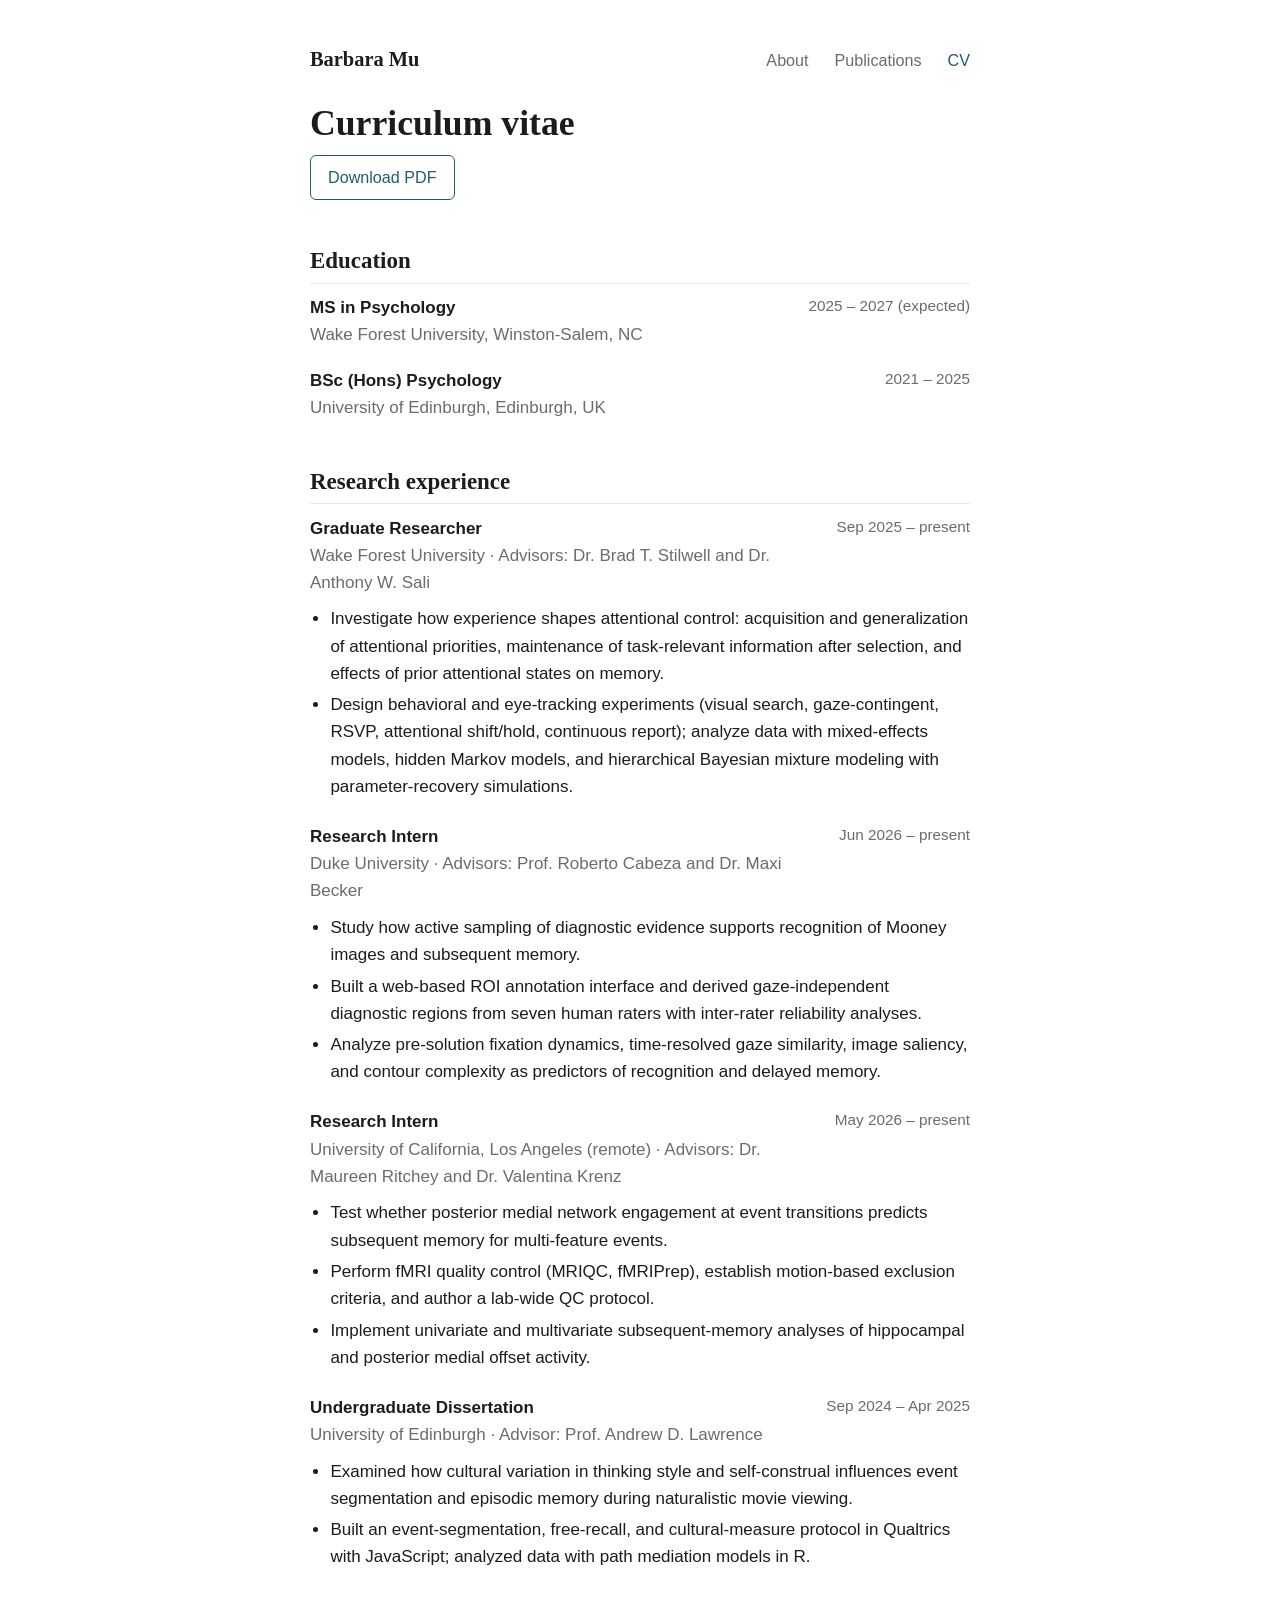
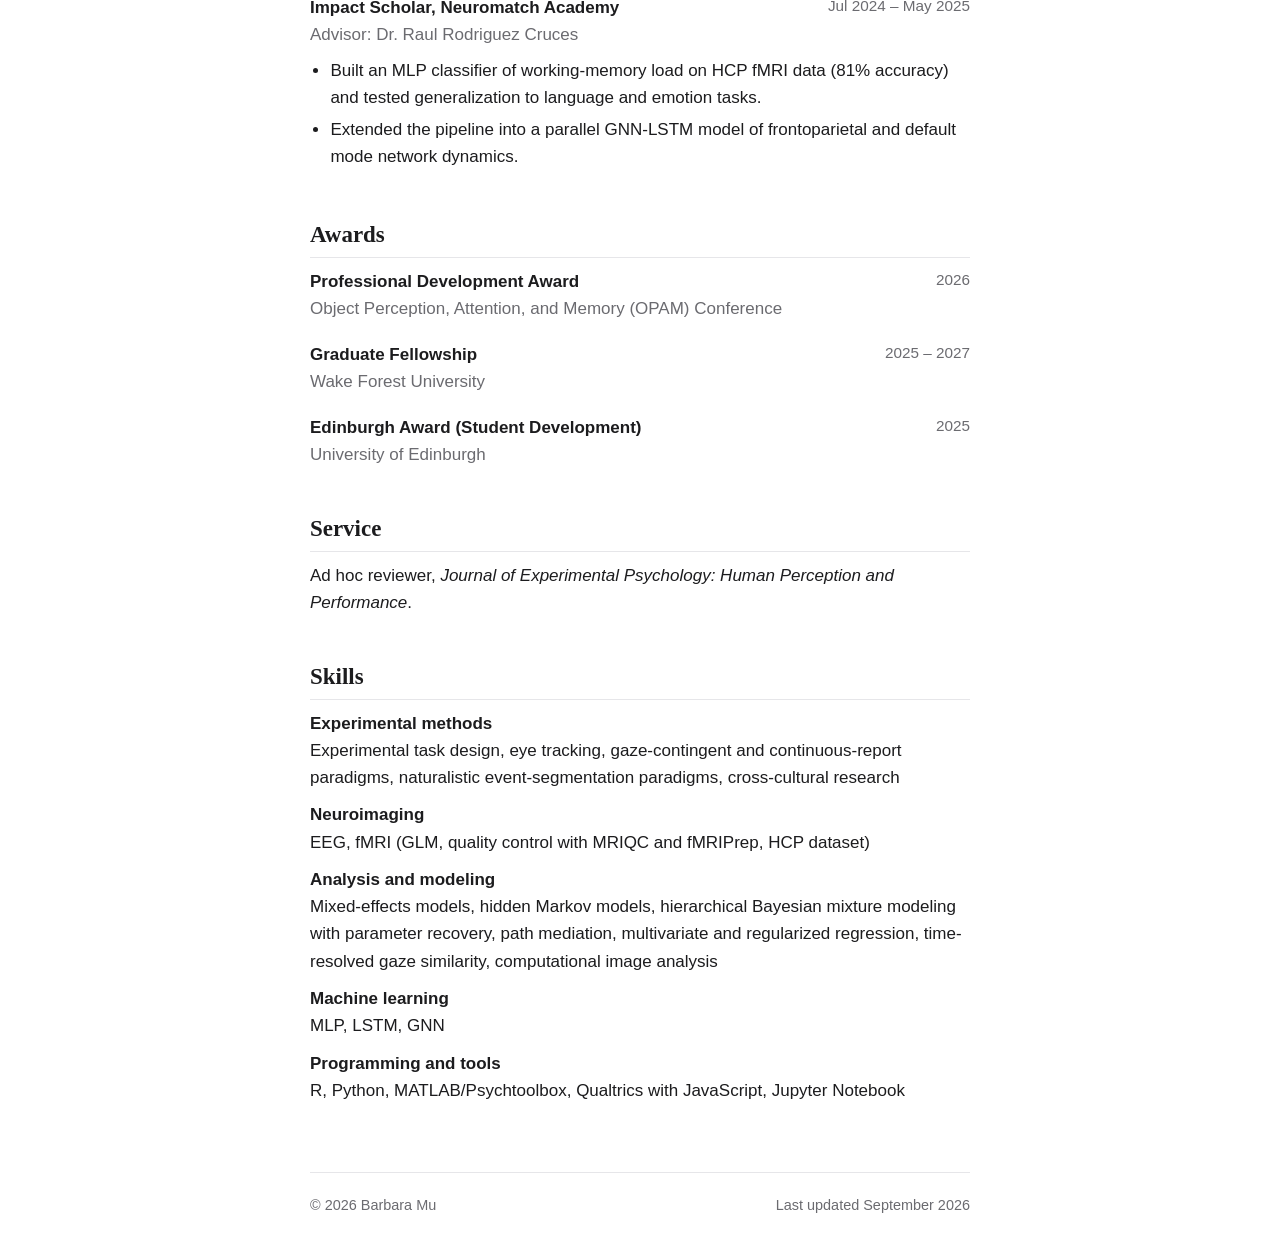
==== cv.html @ d32711d8 "Match CV page to September CV, add EEG and technical skills section Co-Authored-By: Claude Fable 5.1" ====
<!DOCTYPE html>
<html lang="en">
<head>
  <meta charset="utf-8">
  <meta name="viewport" content="width=device-width, initial-scale=1">
  <title>CV · Barbara Mu</title>
  <link rel="stylesheet" href="style.css">
</head>
<body>
<div class="wrap">

  <header class="site">
    <a class="brand" href="index.html">Barbara Mu</a>
    <nav class="site">
      <a href="index.html">About</a>
      <a href="publications.html">Publications</a>
      <a href="cv.html" aria-current="page">CV</a>
    </nav>
  </header>

  <main>
    <h1>Curriculum vitae</h1>
    <p><a class="btn" href="assets/Barbara_Mu_CV.pdf">Download PDF</a></p>

    <h2>Education</h2>
    <div class="cv-entry">
      <div><div class="title">MS in Psychology</div><div class="where">Wake Forest University, Winston-Salem, NC</div></div>
      <div class="when">2025 &ndash; 2027 (expected)</div>
    </div>
    <div class="cv-entry">
      <div><div class="title">BSc (Hons) Psychology</div><div class="where">University of Edinburgh, Edinburgh, UK</div></div>
      <div class="when">2021 &ndash; 2025</div>
    </div>

    <h2>Research experience</h2>

    <div class="cv-entry">
      <div><div class="title">Graduate Researcher</div><div class="where">Wake Forest University &middot; Advisors: Dr. Brad T. Stilwell and Dr. Anthony W. Sali</div></div>
      <div class="when">Sep 2025 &ndash; present</div>
      <ul>
        <li>Investigate how experience shapes attentional control: acquisition and generalization of attentional priorities, maintenance of task-relevant information after selection, and effects of prior attentional states on memory.</li>
        <li>Design behavioral and eye-tracking experiments (visual search, gaze-contingent, RSVP, attentional shift/hold, continuous report); analyze data with mixed-effects models, hidden Markov models, and hierarchical Bayesian mixture modeling with parameter-recovery simulations.</li>
      </ul>
    </div>

    <div class="cv-entry">
      <div><div class="title">Research Intern</div><div class="where">Duke University &middot; Advisors: Prof. Roberto Cabeza and Dr. Maxi Becker</div></div>
      <div class="when">Jun 2026 &ndash; present</div>
      <ul>
        <li>Study how active sampling of diagnostic evidence supports recognition of Mooney images and subsequent memory.</li>
        <li>Built a web-based ROI annotation interface and derived gaze-independent diagnostic regions from seven human raters with inter-rater reliability analyses.</li>
        <li>Analyze pre-solution fixation dynamics, time-resolved gaze similarity, image saliency, and contour complexity as predictors of recognition and delayed memory.</li>
      </ul>
    </div>

    <div class="cv-entry">
      <div><div class="title">Research Intern</div><div class="where">University of California, Los Angeles (remote) &middot; Advisors: Dr. Maureen Ritchey and Dr. Valentina Krenz</div></div>
      <div class="when">May 2026 &ndash; present</div>
      <ul>
        <li>Test whether posterior medial network engagement at event transitions predicts subsequent memory for multi-feature events.</li>
        <li>Perform fMRI quality control (MRIQC, fMRIPrep), establish motion-based exclusion criteria, and author a lab-wide QC protocol.</li>
        <li>Implement univariate and multivariate subsequent-memory analyses of hippocampal and posterior medial offset activity.</li>
      </ul>
    </div>

    <div class="cv-entry">
      <div><div class="title">Undergraduate Dissertation</div><div class="where">University of Edinburgh &middot; Advisor: Prof. Andrew D. Lawrence</div></div>
      <div class="when">Sep 2024 &ndash; Apr 2025</div>
      <ul>
        <li>Examined how cultural variation in thinking style and self-construal influences event segmentation and episodic memory during naturalistic movie viewing.</li>
        <li>Built an event-segmentation, free-recall, and cultural-measure protocol in Qualtrics with JavaScript; analyzed data with path mediation models in R.</li>
      </ul>
    </div>

    <div class="cv-entry">
      <div><div class="title">Impact Scholar, Neuromatch Academy</div><div class="where">Advisor: Dr. Raul Rodriguez Cruces</div></div>
      <div class="when">Jul 2024 &ndash; May 2025</div>
      <ul>
        <li>Built an MLP classifier of working-memory load on HCP fMRI data (81% accuracy) and tested generalization to language and emotion tasks.</li>
        <li>Extended the pipeline into a parallel GNN-LSTM model of frontoparietal and default mode network dynamics.</li>
      </ul>
    </div>

    <h2>Awards</h2>
    <div class="cv-entry">
      <div><div class="title">Professional Development Award</div><div class="where">Object Perception, Attention, and Memory (OPAM) Conference</div></div>
      <div class="when">2026</div>
    </div>
    <div class="cv-entry">
      <div><div class="title">Graduate Fellowship</div><div class="where">Wake Forest University</div></div>
      <div class="when">2025 &ndash; 2027</div>
    </div>
    <div class="cv-entry">
      <div><div class="title">Edinburgh Award (Student Development)</div><div class="where">University of Edinburgh</div></div>
      <div class="when">2025</div>
    </div>

    <h2>Service</h2>
    <p>Ad hoc reviewer, <em>Journal of Experimental Psychology: Human Perception and Performance</em>.</p>

    <h2>Skills</h2>
    <dl class="skills">
      <dt>Experimental methods</dt>
      <dd>Experimental task design, eye tracking, gaze-contingent and continuous-report paradigms, naturalistic event-segmentation paradigms, cross-cultural research</dd>
      <dt>Neuroimaging</dt>
      <dd>EEG, fMRI (GLM, quality control with MRIQC and fMRIPrep, HCP dataset)</dd>
      <dt>Analysis and modeling</dt>
      <dd>Mixed-effects models, hidden Markov models, hierarchical Bayesian mixture modeling with parameter recovery, path mediation, multivariate and regularized regression, time-resolved gaze similarity, computational image analysis</dd>
      <dt>Machine learning</dt>
      <dd>MLP, LSTM, GNN</dd>
      <dt>Programming and tools</dt>
      <dd>R, Python, MATLAB/Psychtoolbox, Qualtrics with JavaScript, Jupyter Notebook</dd>
    </dl>
  </main>

  <footer class="site">
    <span>&copy; 2026 Barbara Mu</span>
    <span>Last updated September 2026</span>
  </footer>

</div>
</body>
</html>
---- style.css ----
:root {
  --bg: #ffffff;
  --text: #1c1c1e;
  --muted: #6b6b70;
  --accent: #1f5f6b;
  --rule: #e6e6e9;
  --serif: "Iowan Old Style", "Palatino Linotype", "Book Antiqua", Georgia, serif;
  --sans: -apple-system, BlinkMacSystemFont, "Segoe UI", Helvetica, Arial, sans-serif;
}

* { box-sizing: border-box; }

html { font-size: 17px; }

body {
  margin: 0;
  background: var(--bg);
  color: var(--text);
  font-family: var(--sans);
  line-height: 1.6;
  -webkit-font-smoothing: antialiased;
}

.wrap {
  max-width: 700px;
  margin: 0 auto;
  padding: 0 20px;
}

/* Header / nav */
header.site {
  padding: 2.5rem 0 1.5rem;
  display: flex;
  justify-content: space-between;
  align-items: baseline;
  flex-wrap: wrap;
  gap: 0.75rem 1.5rem;
}

header.site .brand {
  font-family: var(--serif);
  font-size: 1.2rem;
  font-weight: 600;
  color: var(--text);
  text-decoration: none;
}

nav.site a {
  color: var(--muted);
  text-decoration: none;
  margin-left: 1.25rem;
  font-size: 0.95rem;
}

nav.site a:hover,
nav.site a[aria-current="page"] {
  color: var(--accent);
}

/* Typography */
h1, h2, h3 {
  font-family: var(--serif);
  font-weight: 600;
  line-height: 1.25;
  margin: 0 0 0.6rem;
}

h1 { font-size: 2.1rem; }
h2 {
  font-size: 1.35rem;
  margin-top: 2.75rem;
  padding-bottom: 0.4rem;
  border-bottom: 1px solid var(--rule);
}
h3 { font-size: 1.05rem; margin-top: 1.5rem; }

p { margin: 0 0 1rem; }

a { color: var(--accent); }
a:hover { text-decoration-thickness: 2px; }

.muted { color: var(--muted); }
.small { font-size: 0.9rem; }

/* Hero */
.hero {
  display: flex;
  gap: 2rem;
  align-items: flex-start;
  margin-top: 1.5rem;
}

.hero img {
  width: 150px;
  height: 150px;
  border-radius: 50%;
  object-fit: cover;
  flex-shrink: 0;
}

.hero .tagline {
  color: var(--muted);
  font-size: 1.05rem;
  margin-bottom: 1rem;
}

.links {
  list-style: none;
  padding: 0;
  margin: 0 0 1rem;
  display: flex;
  flex-wrap: wrap;
  gap: 0.4rem 1.25rem;
  font-size: 0.95rem;
}

/* Interests */
ul.interests {
  padding-left: 1.2rem;
  margin: 0;
  columns: 2;
  column-gap: 2rem;
}
ul.interests li { break-inside: avoid; margin-bottom: 0.25rem; }

/* Research cards */
.project {
  padding: 1.1rem 0;
  border-bottom: 1px solid var(--rule);
}
.project:last-child { border-bottom: none; }
.project h3 { margin-top: 0; }
.project .meta {
  color: var(--muted);
  font-size: 0.9rem;
  margin-bottom: 0.4rem;
}
.project p:last-child { margin-bottom: 0; }

ul.past { padding-left: 1.2rem; }
ul.past li { margin-bottom: 0.5rem; }

/* Publications */
ol.pubs, ul.pubs {
  padding-left: 0;
  list-style: none;
}
.pubs li {
  padding: 0.75rem 0;
  border-bottom: 1px solid var(--rule);
}
.pubs li:last-child { border-bottom: none; }
.pubs .me { font-weight: 600; }
.pubs .note { color: var(--muted); font-size: 0.9rem; }

/* CV */
.cv-entry {
  display: grid;
  grid-template-columns: 1fr auto;
  gap: 0.25rem 1.5rem;
  margin-bottom: 1.1rem;
}
.cv-entry .title { font-weight: 600; }
.cv-entry .where { color: var(--muted); }
.cv-entry .when { color: var(--muted); font-size: 0.9rem; white-space: nowrap; text-align: right; }
.cv-entry ul { grid-column: 1 / -1; margin: 0.3rem 0 0; padding-left: 1.2rem; }
.cv-entry ul li { margin-bottom: 0.25rem; }

.btn {
  display: inline-block;
  padding: 0.5rem 1rem;
  border: 1px solid var(--accent);
  border-radius: 6px;
  color: var(--accent);
  text-decoration: none;
  font-size: 0.95rem;
}
.btn:hover { background: var(--accent); color: #fff; }

dl.skills { margin: 0; }
dl.skills dt { font-weight: 600; margin-top: 0.6rem; }
dl.skills dd { margin: 0; color: var(--text); }

/* Footer */
footer.site {
  margin: 4rem 0 2.5rem;
  padding-top: 1.25rem;
  border-top: 1px solid var(--rule);
  color: var(--muted);
  font-size: 0.85rem;
  display: flex;
  justify-content: space-between;
  flex-wrap: wrap;
  gap: 0.5rem 1.5rem;
}

@media (max-width: 600px) {
  html { font-size: 16px; }
  .hero { flex-direction: column; gap: 1.25rem; }
  .hero img { width: 120px; height: 120px; }
  ul.interests { columns: 1; }
  .cv-entry { grid-template-columns: 1fr; }
  .cv-entry .when { text-align: left; }
  nav.site a { margin-left: 0; margin-right: 1.25rem; }
}
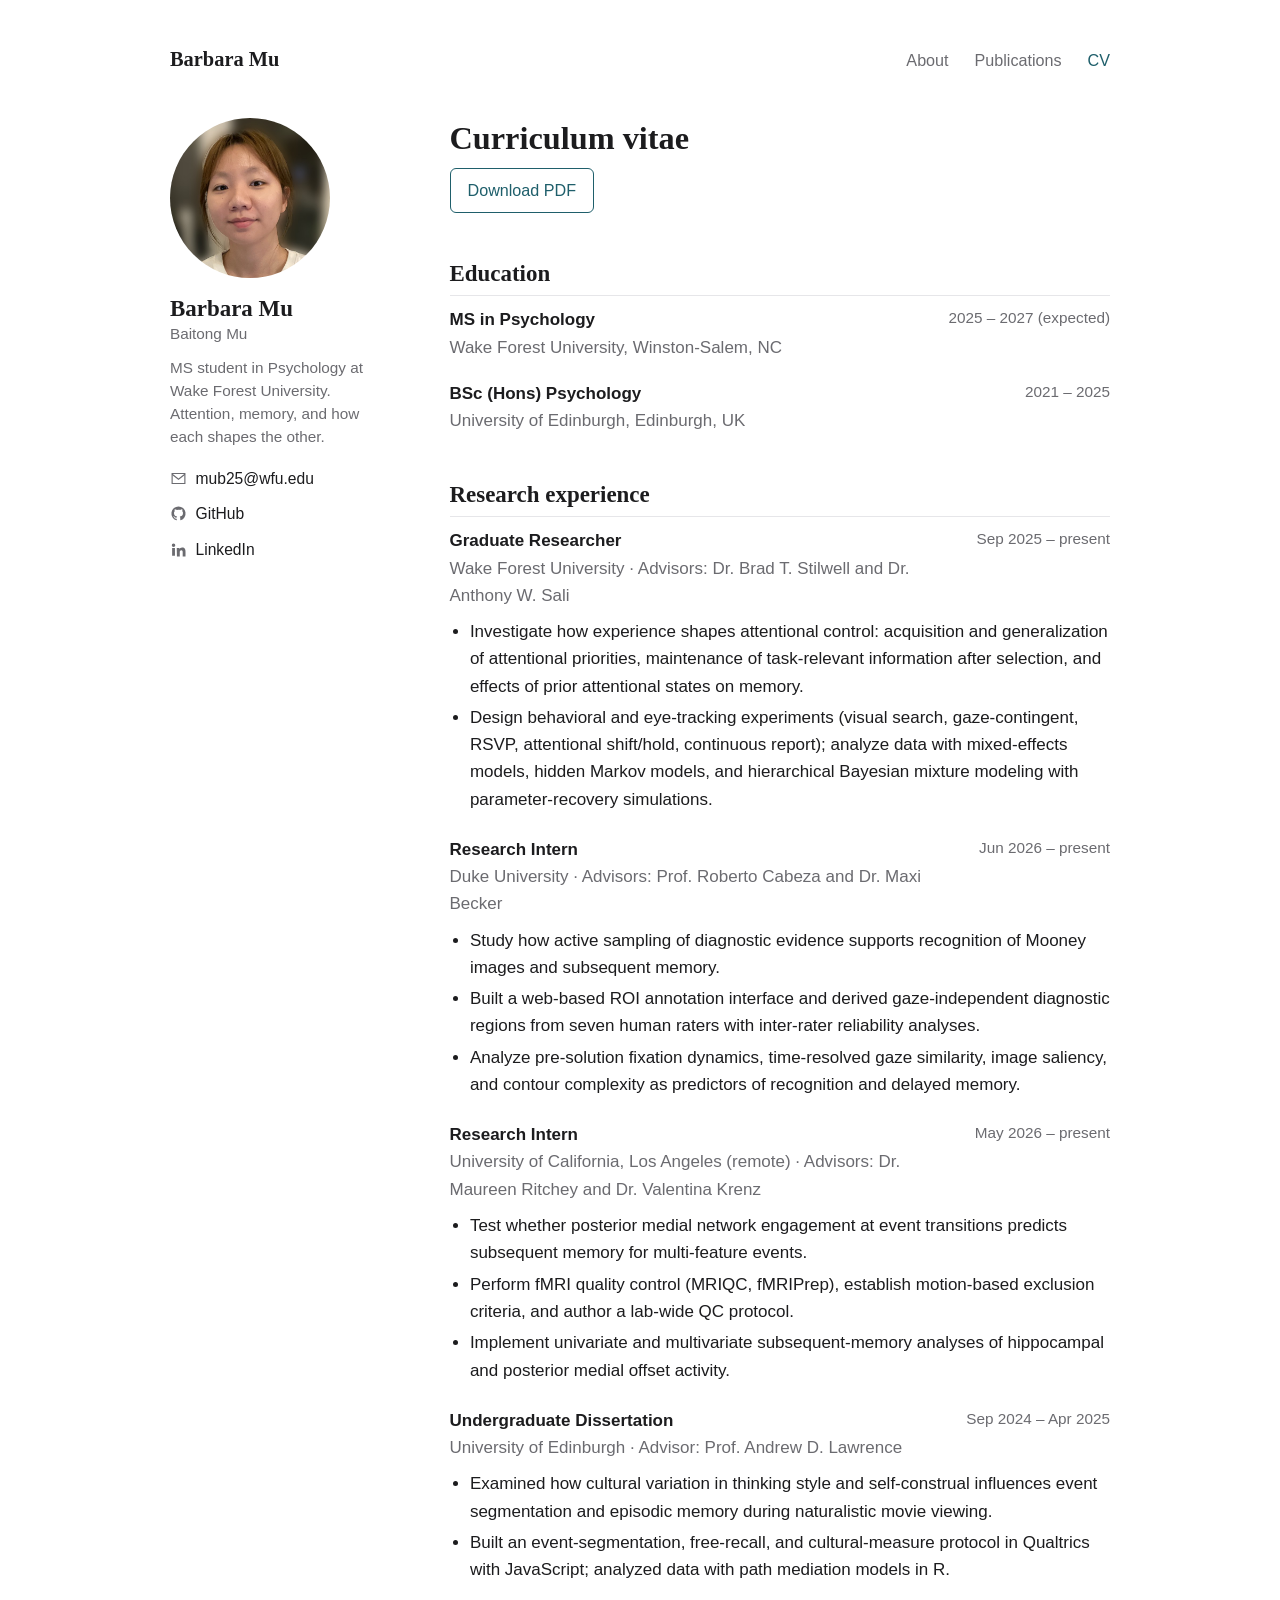
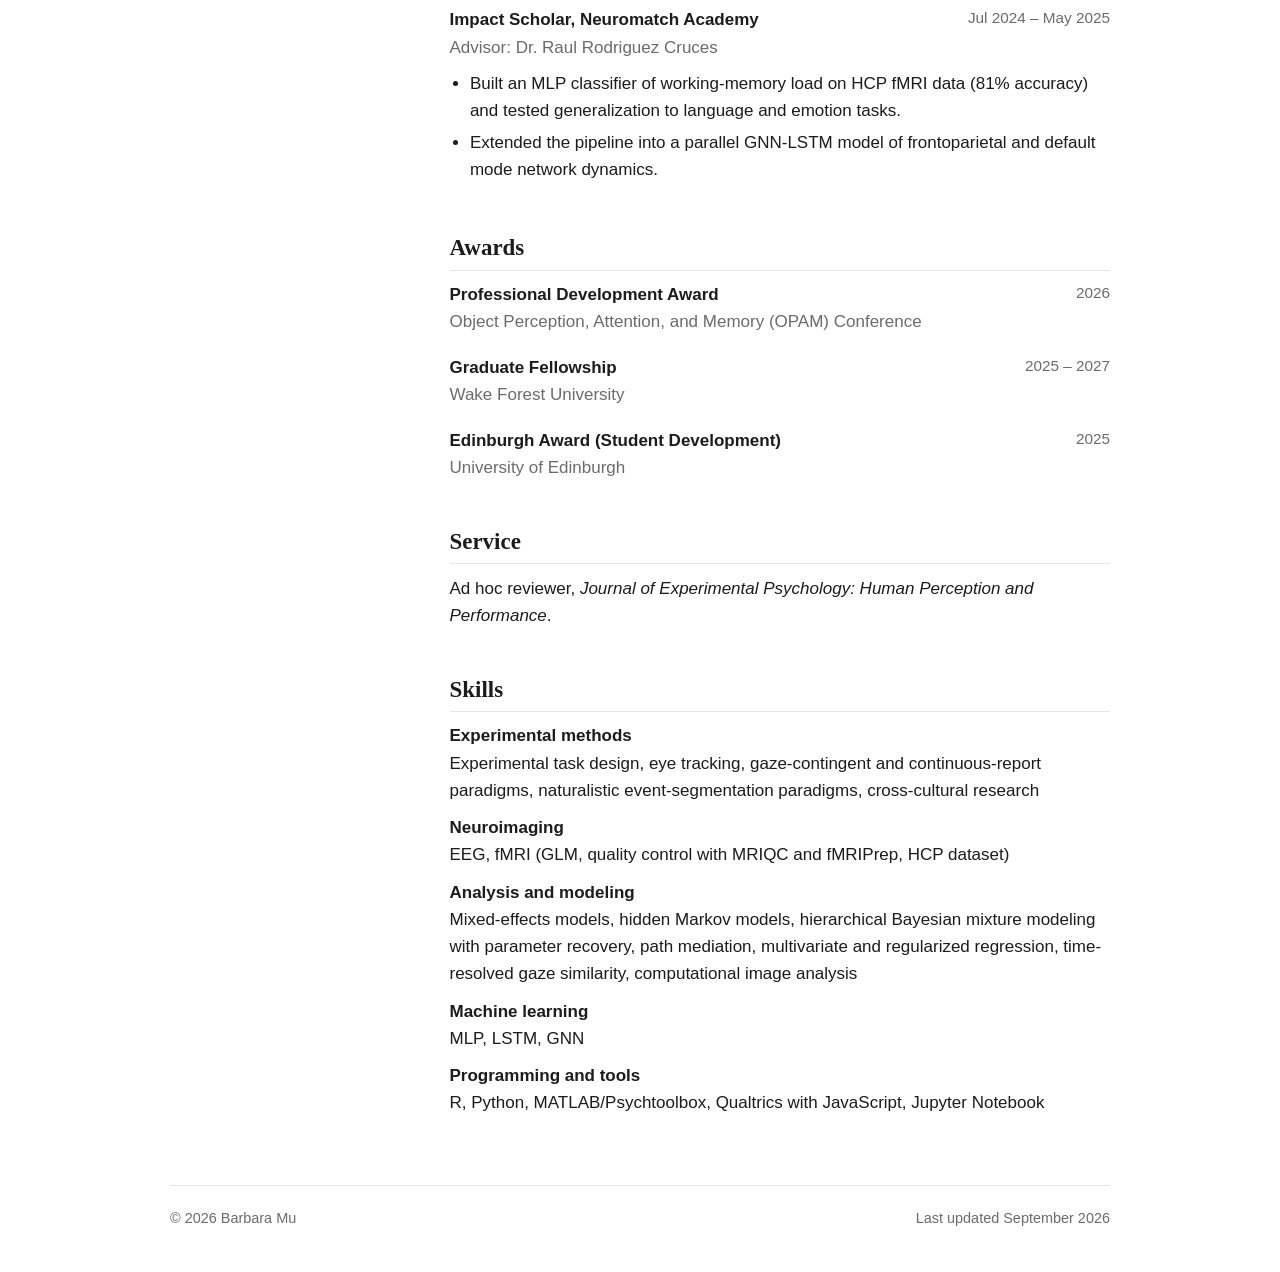
==== commit 7501c704: "Sidebar layout on all pages, closing invitation Co-Authored-By: Claude Fable 5.1 <noreply@anthropic." ====
--- a/cv.html
+++ b/cv.html
@@ -18,6 +18,18 @@
     </nav>
   </header>
 
+  <div class="layout">
+  <aside class="side">
+    <img class="avatar" src="assets/photo.jpg?v=2" alt="Barbara Mu">
+    <div class="side-name">Barbara Mu</div>
+    <div class="side-sub">Baitong Mu</div>
+    <p class="side-desc">MS student in Psychology at Wake Forest University. Attention, memory, and how each shapes the other.</p>
+    <ul class="side-links">
+      <li><a href="#" class="email-link"><svg viewBox="0 0 24 24" aria-hidden="true"><path d="M3 5h18v14H3z" fill="none" stroke="currentColor" stroke-width="1.6"/><path d="M3 6l9 7 9-7" fill="none" stroke="currentColor" stroke-width="1.6"/></svg><span class="email-text">Email</span></a></li>
+      <li><a href="https://github.com/mumizz"><svg viewBox="0 0 24 24" aria-hidden="true"><path fill="currentColor" d="M12 2a10 10 0 0 0-3.16 19.49c.5.09.68-.22.68-.48v-1.7c-2.78.6-3.37-1.34-3.37-1.34-.45-1.16-1.11-1.47-1.11-1.47-.91-.62.07-.61.07-.61 1 .07 1.53 1.03 1.53 1.03.9 1.53 2.35 1.09 2.92.83.09-.65.35-1.09.63-1.34-2.22-.25-4.55-1.11-4.55-4.94 0-1.09.39-1.98 1.03-2.68-.1-.25-.45-1.27.1-2.64 0 0 .84-.27 2.75 1.02A9.6 9.6 0 0 1 12 6.84c.85 0 1.7.11 2.5.33 1.9-1.29 2.74-1.02 2.74-1.02.55 1.37.2 2.39.1 2.64.64.7 1.03 1.59 1.03 2.68 0 3.84-2.34 4.68-4.57 4.93.36.31.68.92.68 1.85v2.74c0 .27.18.58.69.48A10 10 0 0 0 12 2z"/></svg>GitHub</a></li>
+      <li><a href="https://www.linkedin.com/in/baitong-mu-816a00259/"><svg viewBox="0 0 24 24" aria-hidden="true"><path fill="currentColor" d="M4.98 3.5A2.5 2.5 0 1 1 5 8.5a2.5 2.5 0 0 1-.02-5zM3 9.75h4v11H3zm6.5 0h3.8v1.5h.05c.53-1 1.83-2.05 3.77-2.05 4.03 0 4.78 2.65 4.78 6.1v6.45h-4v-5.72c0-1.36-.02-3.12-1.9-3.12-1.9 0-2.2 1.49-2.2 3.02v5.82h-4z"/></svg>LinkedIn</a></li>
+    </ul>
+  </aside>
   <main>
     <h1>Curriculum vitae</h1>
     <p><a class="btn" href="assets/Barbara_Mu_CV.pdf">Download PDF</a></p>
@@ -112,6 +124,7 @@
       <dd>R, Python, MATLAB/Psychtoolbox, Qualtrics with JavaScript, Jupyter Notebook</dd>
     </dl>
   </main>
+  </div>
 
   <footer class="site">
     <span>&copy; 2026 Barbara Mu</span>
@@ -119,5 +132,15 @@
   </footer>
 
 </div>
+<script>
+  // Assemble the email address at load time to reduce scraper spam.
+  (function () {
+    var u = "mub25", d = "wfu.edu";
+    document.querySelectorAll(".email-link").forEach(function (a) {
+      a.href = "mailto:" + u + "@" + d;
+      var t = a.querySelector(".email-text"); if (t) t.textContent = u + "@" + d; else a.textContent = u + "@" + d;
+    });
+  })();
+</script>
 </body>
 </html>
--- a/style.css
+++ b/style.css
@@ -22,7 +22,7 @@
 }
 
 .wrap {
-  max-width: 700px;
+  max-width: 980px;
   margin: 0 auto;
   padding: 0 20px;
 }
@@ -81,38 +81,6 @@
 
 .muted { color: var(--muted); }
 .small { font-size: 0.9rem; }
-
-/* Hero */
-.hero {
-  display: flex;
-  gap: 2rem;
-  align-items: flex-start;
-  margin-top: 1.5rem;
-}
-
-.hero img {
-  width: 150px;
-  height: 150px;
-  border-radius: 50%;
-  object-fit: cover;
-  flex-shrink: 0;
-}
-
-.hero .tagline {
-  color: var(--muted);
-  font-size: 1.05rem;
-  margin-bottom: 1rem;
-}
-
-.links {
-  list-style: none;
-  padding: 0;
-  margin: 0 0 1rem;
-  display: flex;
-  flex-wrap: wrap;
-  gap: 0.4rem 1.25rem;
-  font-size: 0.95rem;
-}
 
 /* Interests */
 ul.interests {
@@ -196,10 +164,57 @@
 
 @media (max-width: 600px) {
   html { font-size: 16px; }
-  .hero { flex-direction: column; gap: 1.25rem; }
-  .hero img { width: 120px; height: 120px; }
   ul.interests { columns: 1; }
   .cv-entry { grid-template-columns: 1fr; }
   .cv-entry .when { text-align: left; }
   nav.site a { margin-left: 0; margin-right: 1.25rem; }
 }
+
+/* Sidebar layout */
+.layout {
+  display: grid;
+  grid-template-columns: 220px minmax(0, 1fr);
+  gap: 3.5rem;
+  align-items: start;
+  margin-top: 1rem;
+}
+.side {
+  position: sticky;
+  top: 2rem;
+}
+.side .avatar {
+  width: 160px;
+  height: 160px;
+  border-radius: 50%;
+  object-fit: cover;
+  display: block;
+  margin-bottom: 1rem;
+}
+.side-name {
+  font-family: var(--serif);
+  font-size: 1.35rem;
+  font-weight: 600;
+  line-height: 1.2;
+}
+.side-sub { color: var(--muted); font-size: 0.9rem; margin-bottom: 0.6rem; }
+.side-desc { color: var(--muted); font-size: 0.9rem; line-height: 1.5; margin-bottom: 1rem; }
+.side-links { list-style: none; padding: 0; margin: 0; font-size: 0.92rem; }
+.side-links li { margin-bottom: 0.45rem; }
+.side-links a { display: inline-flex; align-items: center; gap: 0.5rem; color: var(--text); text-decoration: none; }
+.side-links a:hover { color: var(--accent); }
+.side-links svg { width: 17px; height: 17px; flex-shrink: 0; color: var(--muted); }
+.side-links a:hover svg { color: var(--accent); }
+
+main > section:first-child h1 { margin-top: 0.25rem; }
+main h1 { font-size: 1.9rem; }
+
+.contact { margin-top: 1rem; }
+
+@media (max-width: 760px) {
+  .layout { grid-template-columns: 1fr; gap: 1.5rem; }
+  .side { position: static; display: grid; grid-template-columns: 84px 1fr; column-gap: 1rem; align-items: center; }
+  .side .avatar { width: 84px; height: 84px; margin: 0; grid-row: 1 / span 3; }
+  .side-desc { grid-column: 2; margin-bottom: 0.5rem; }
+  .side-links { grid-column: 1 / -1; display: flex; flex-wrap: wrap; gap: 0.3rem 1.25rem; margin-top: 0.5rem; }
+  .side-links li { margin: 0; }
+}
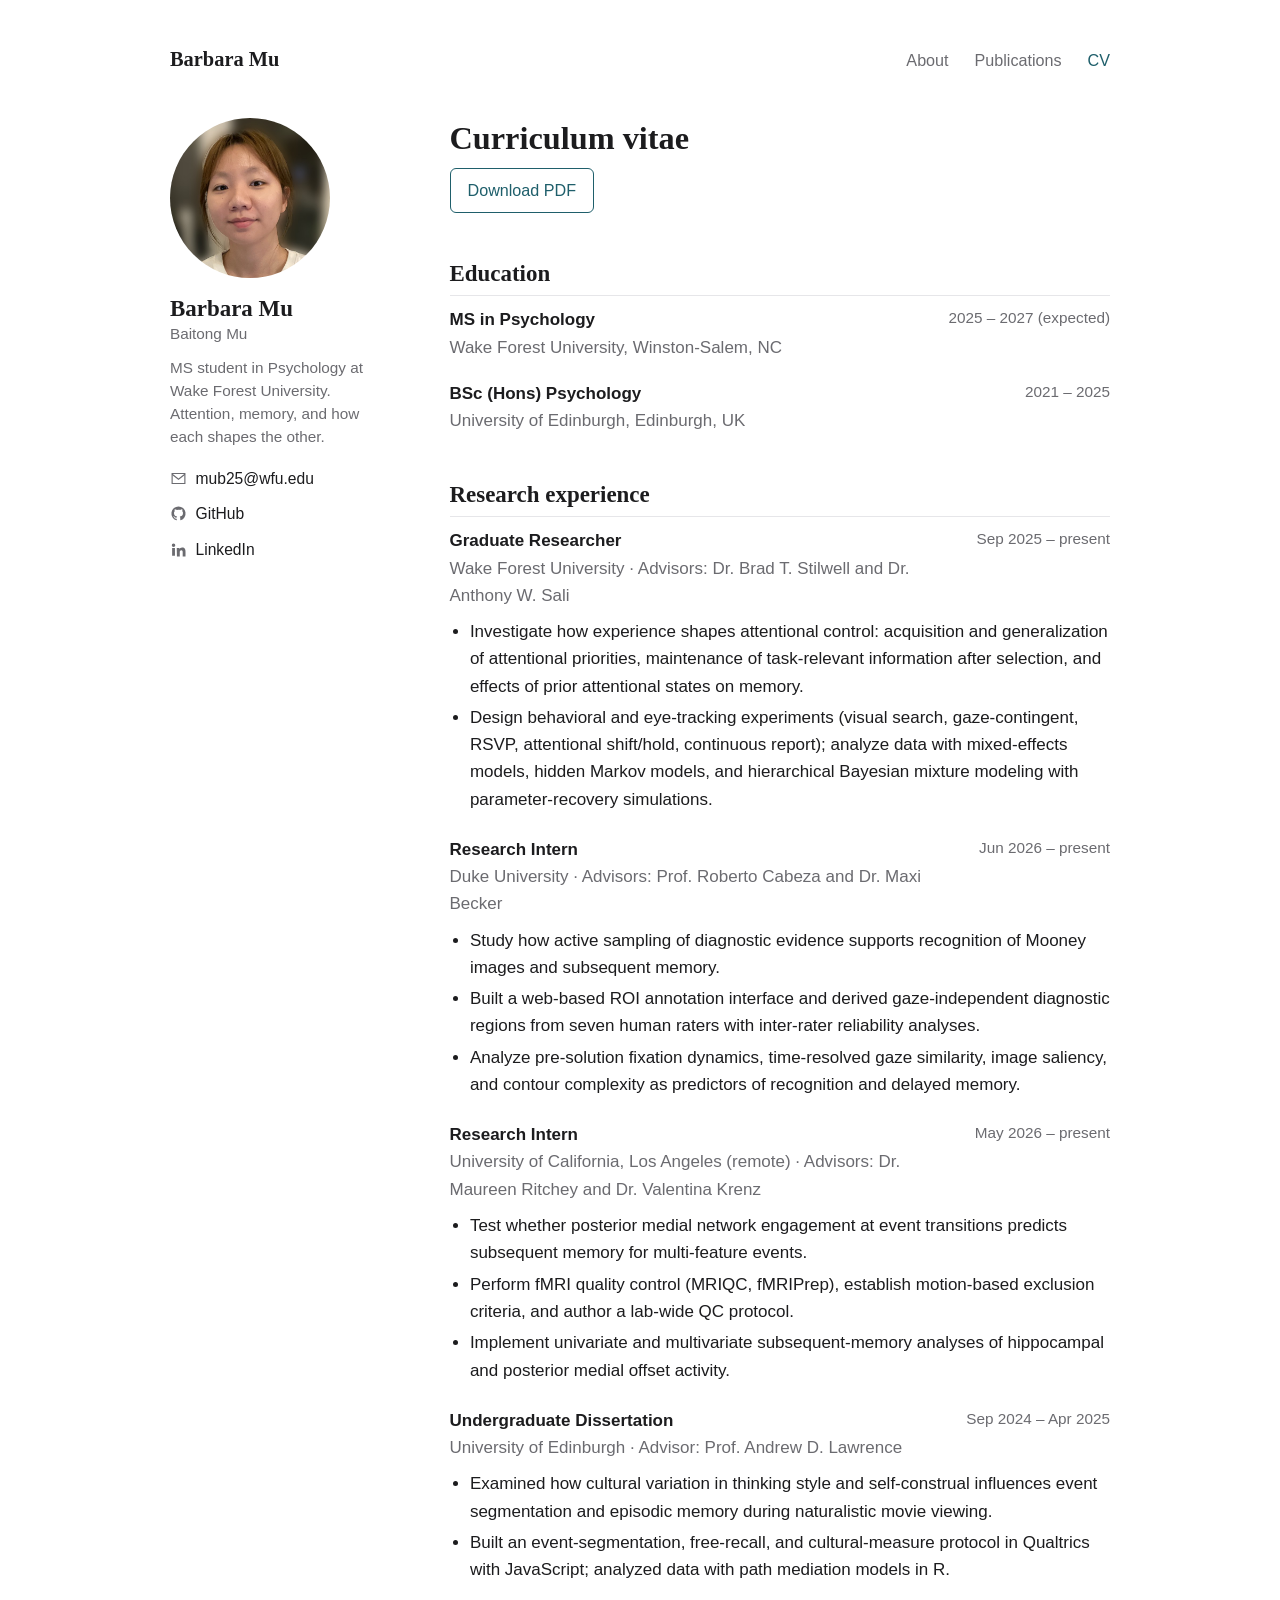
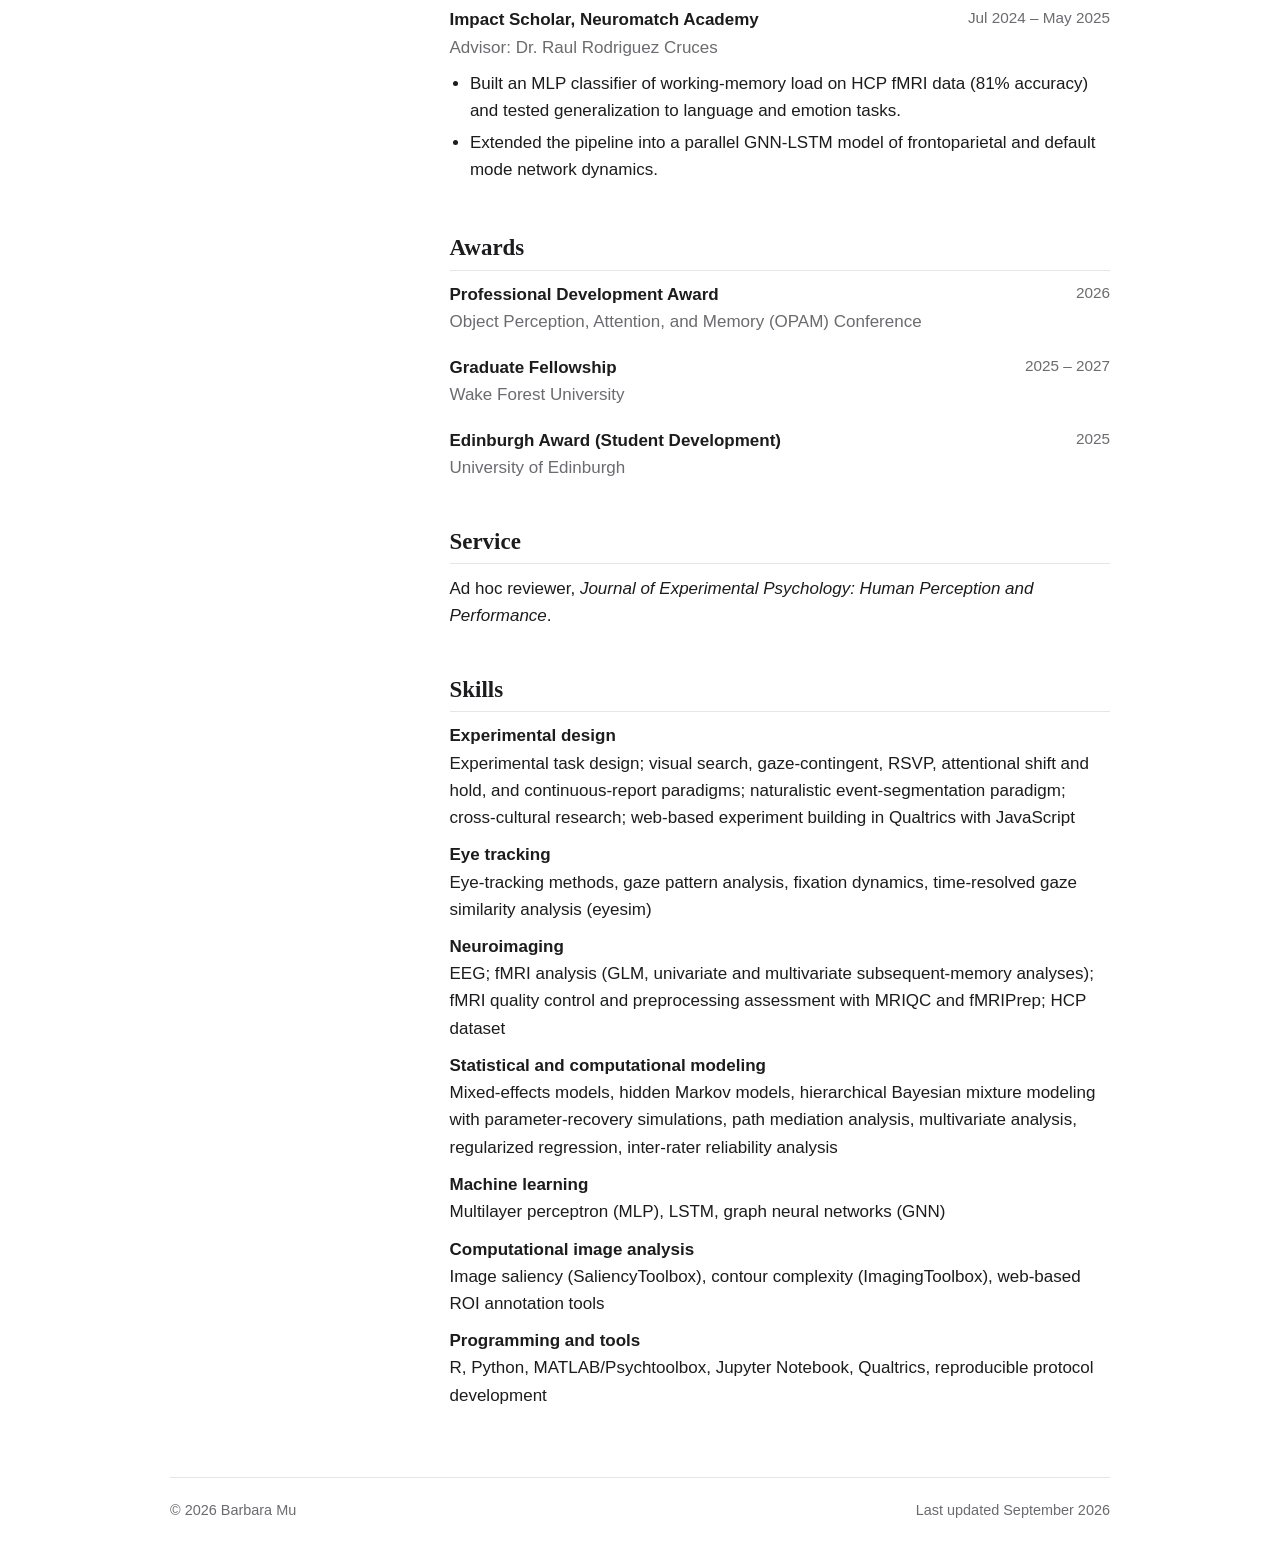
==== commit e3737a05: "Skills: cover every skill listed in the CV Co-Authored-By: Claude Fable 5.1 <noreply@anthropic.com>" ====
--- a/cv.html
+++ b/cv.html
@@ -112,17 +112,21 @@
 
     <h2>Skills</h2>
     <dl class="skills">
-      <dt>Experimental methods</dt>
-      <dd>Experimental task design, eye tracking, gaze-contingent and continuous-report paradigms, naturalistic event-segmentation paradigms, cross-cultural research</dd>
-      <dt>Neuroimaging</dt>
-      <dd>EEG, fMRI (GLM, quality control with MRIQC and fMRIPrep, HCP dataset)</dd>
-      <dt>Analysis and modeling</dt>
-      <dd>Mixed-effects models, hidden Markov models, hierarchical Bayesian mixture modeling with parameter recovery, path mediation, multivariate and regularized regression, time-resolved gaze similarity, computational image analysis</dd>
-      <dt>Machine learning</dt>
-      <dd>MLP, LSTM, GNN</dd>
-      <dt>Programming and tools</dt>
-      <dd>R, Python, MATLAB/Psychtoolbox, Qualtrics with JavaScript, Jupyter Notebook</dd>
-    </dl>
+        <dt>Experimental design</dt>
+        <dd>Experimental task design; visual search, gaze-contingent, RSVP, attentional shift and hold, and continuous-report paradigms; naturalistic event-segmentation paradigm; cross-cultural research; web-based experiment building in Qualtrics with JavaScript</dd>
+        <dt>Eye tracking</dt>
+        <dd>Eye-tracking methods, gaze pattern analysis, fixation dynamics, time-resolved gaze similarity analysis (eyesim)</dd>
+        <dt>Neuroimaging</dt>
+        <dd>EEG; fMRI analysis (GLM, univariate and multivariate subsequent-memory analyses); fMRI quality control and preprocessing assessment with MRIQC and fMRIPrep; HCP dataset</dd>
+        <dt>Statistical and computational modeling</dt>
+        <dd>Mixed-effects models, hidden Markov models, hierarchical Bayesian mixture modeling with parameter-recovery simulations, path mediation analysis, multivariate analysis, regularized regression, inter-rater reliability analysis</dd>
+        <dt>Machine learning</dt>
+        <dd>Multilayer perceptron (MLP), LSTM, graph neural networks (GNN)</dd>
+        <dt>Computational image analysis</dt>
+        <dd>Image saliency (SaliencyToolbox), contour complexity (ImagingToolbox), web-based ROI annotation tools</dd>
+        <dt>Programming and tools</dt>
+        <dd>R, Python, MATLAB/Psychtoolbox, Jupyter Notebook, Qualtrics, reproducible protocol development</dd>
+      </dl>
   </main>
   </div>
 
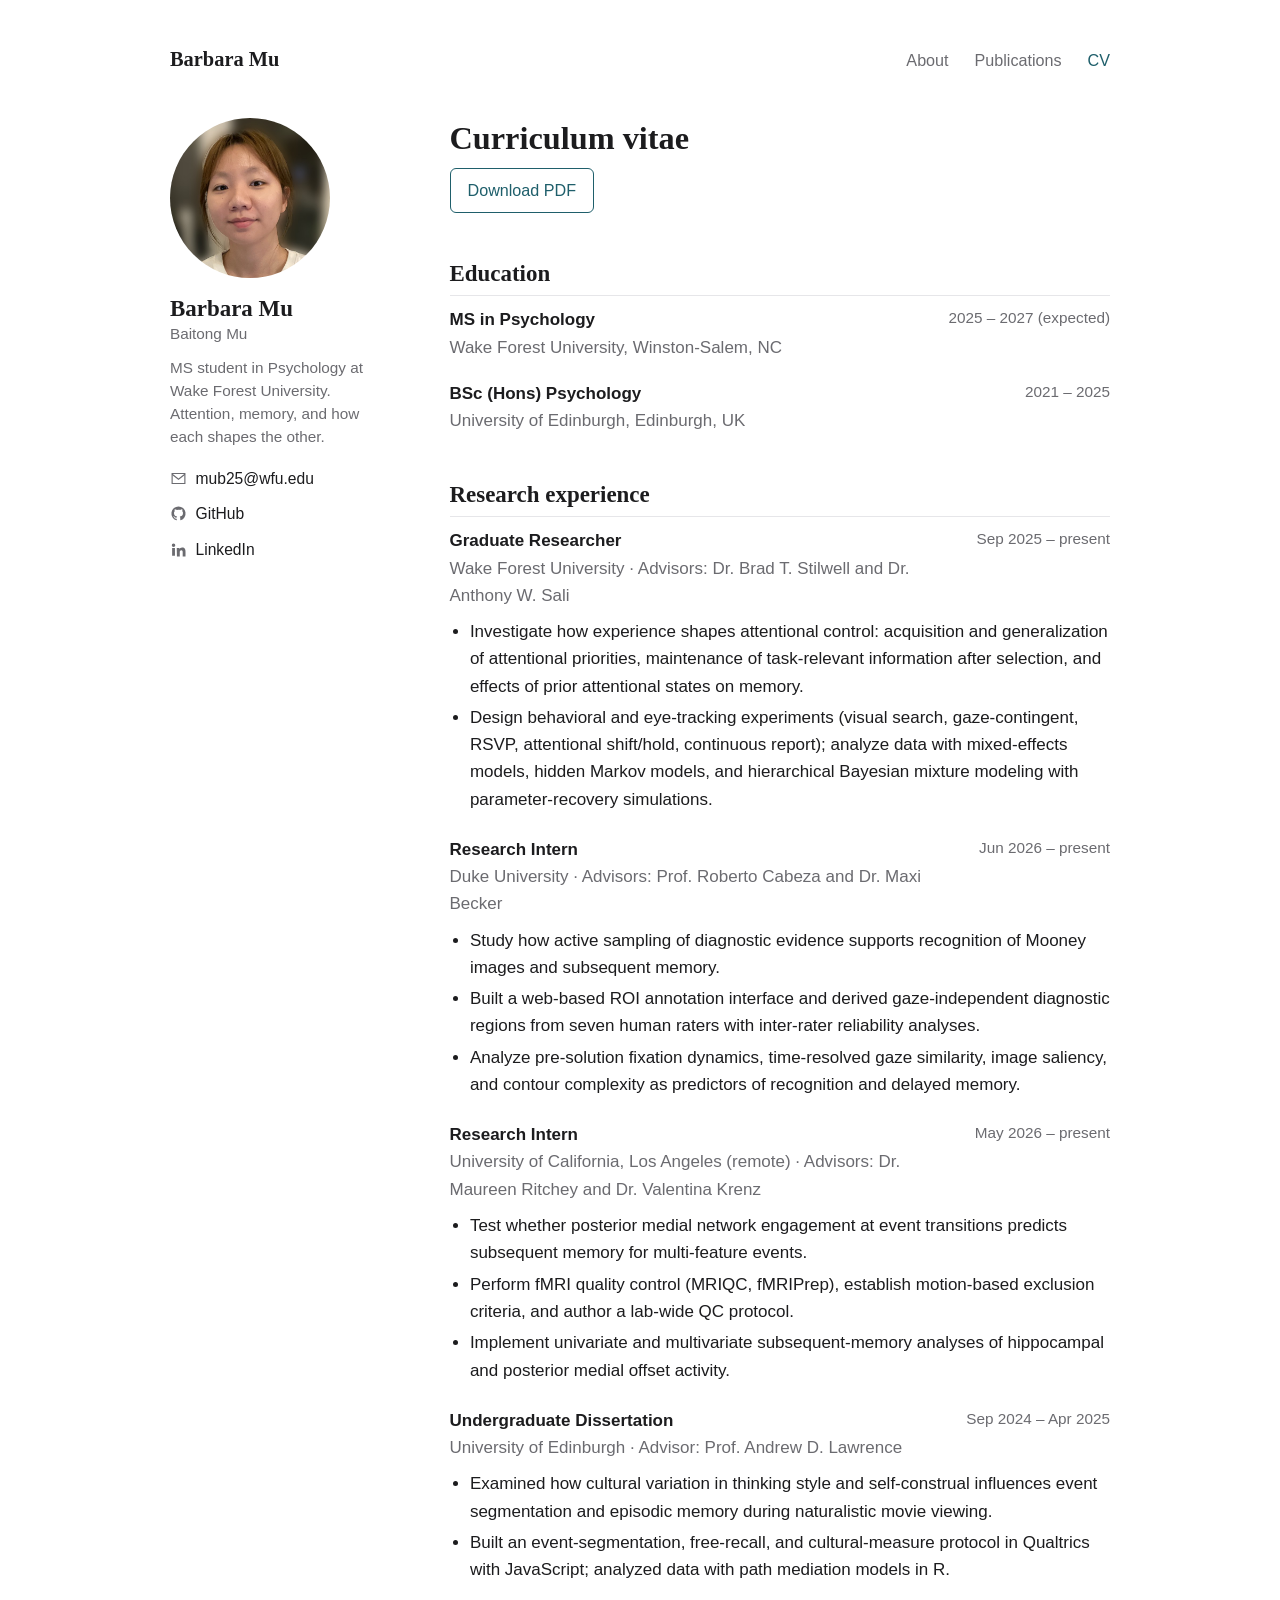
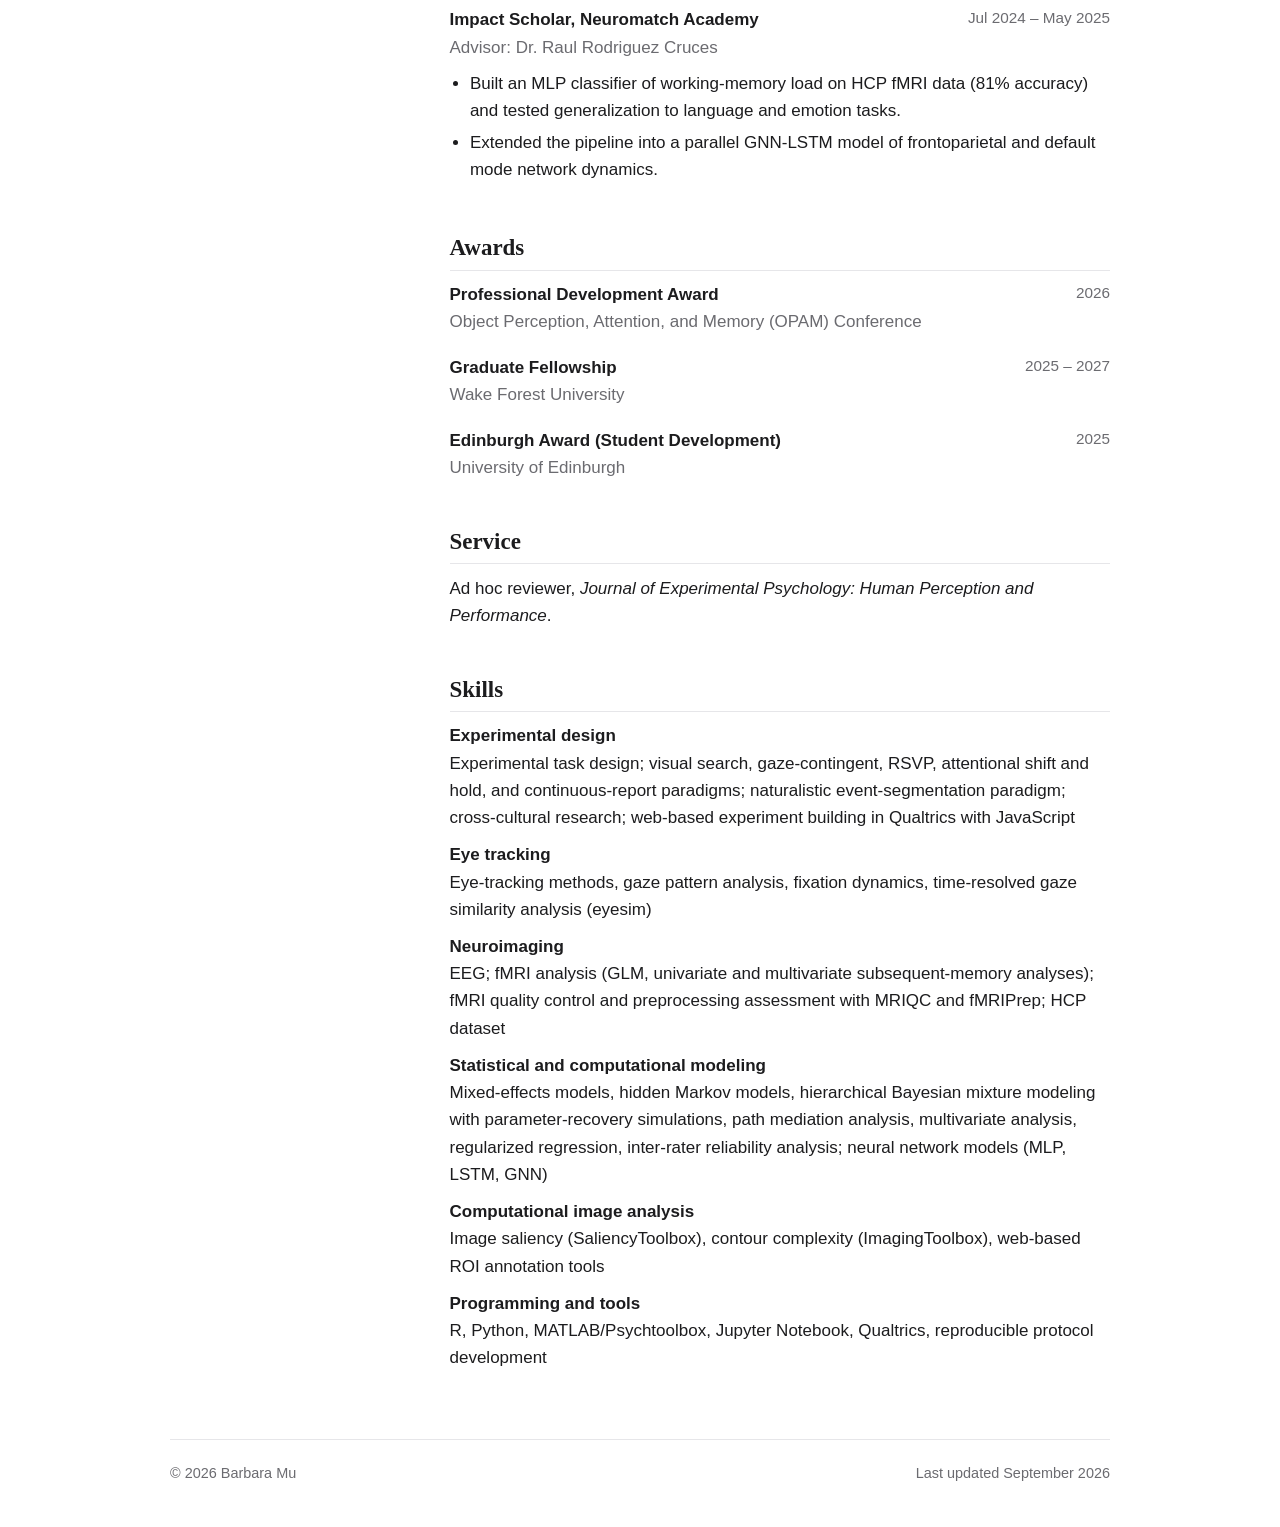
==== commit 3fd20b88: "Fold machine learning into modeling skills Co-Authored-By: Claude Fable 5.1 <noreply@anthropic.com>" ====
--- a/cv.html
+++ b/cv.html
@@ -119,9 +119,7 @@
         <dt>Neuroimaging</dt>
         <dd>EEG; fMRI analysis (GLM, univariate and multivariate subsequent-memory analyses); fMRI quality control and preprocessing assessment with MRIQC and fMRIPrep; HCP dataset</dd>
         <dt>Statistical and computational modeling</dt>
-        <dd>Mixed-effects models, hidden Markov models, hierarchical Bayesian mixture modeling with parameter-recovery simulations, path mediation analysis, multivariate analysis, regularized regression, inter-rater reliability analysis</dd>
-        <dt>Machine learning</dt>
-        <dd>Multilayer perceptron (MLP), LSTM, graph neural networks (GNN)</dd>
+        <dd>Mixed-effects models, hidden Markov models, hierarchical Bayesian mixture modeling with parameter-recovery simulations, path mediation analysis, multivariate analysis, regularized regression, inter-rater reliability analysis; neural network models (MLP, LSTM, GNN)</dd>
         <dt>Computational image analysis</dt>
         <dd>Image saliency (SaliencyToolbox), contour complexity (ImagingToolbox), web-based ROI annotation tools</dd>
         <dt>Programming and tools</dt>
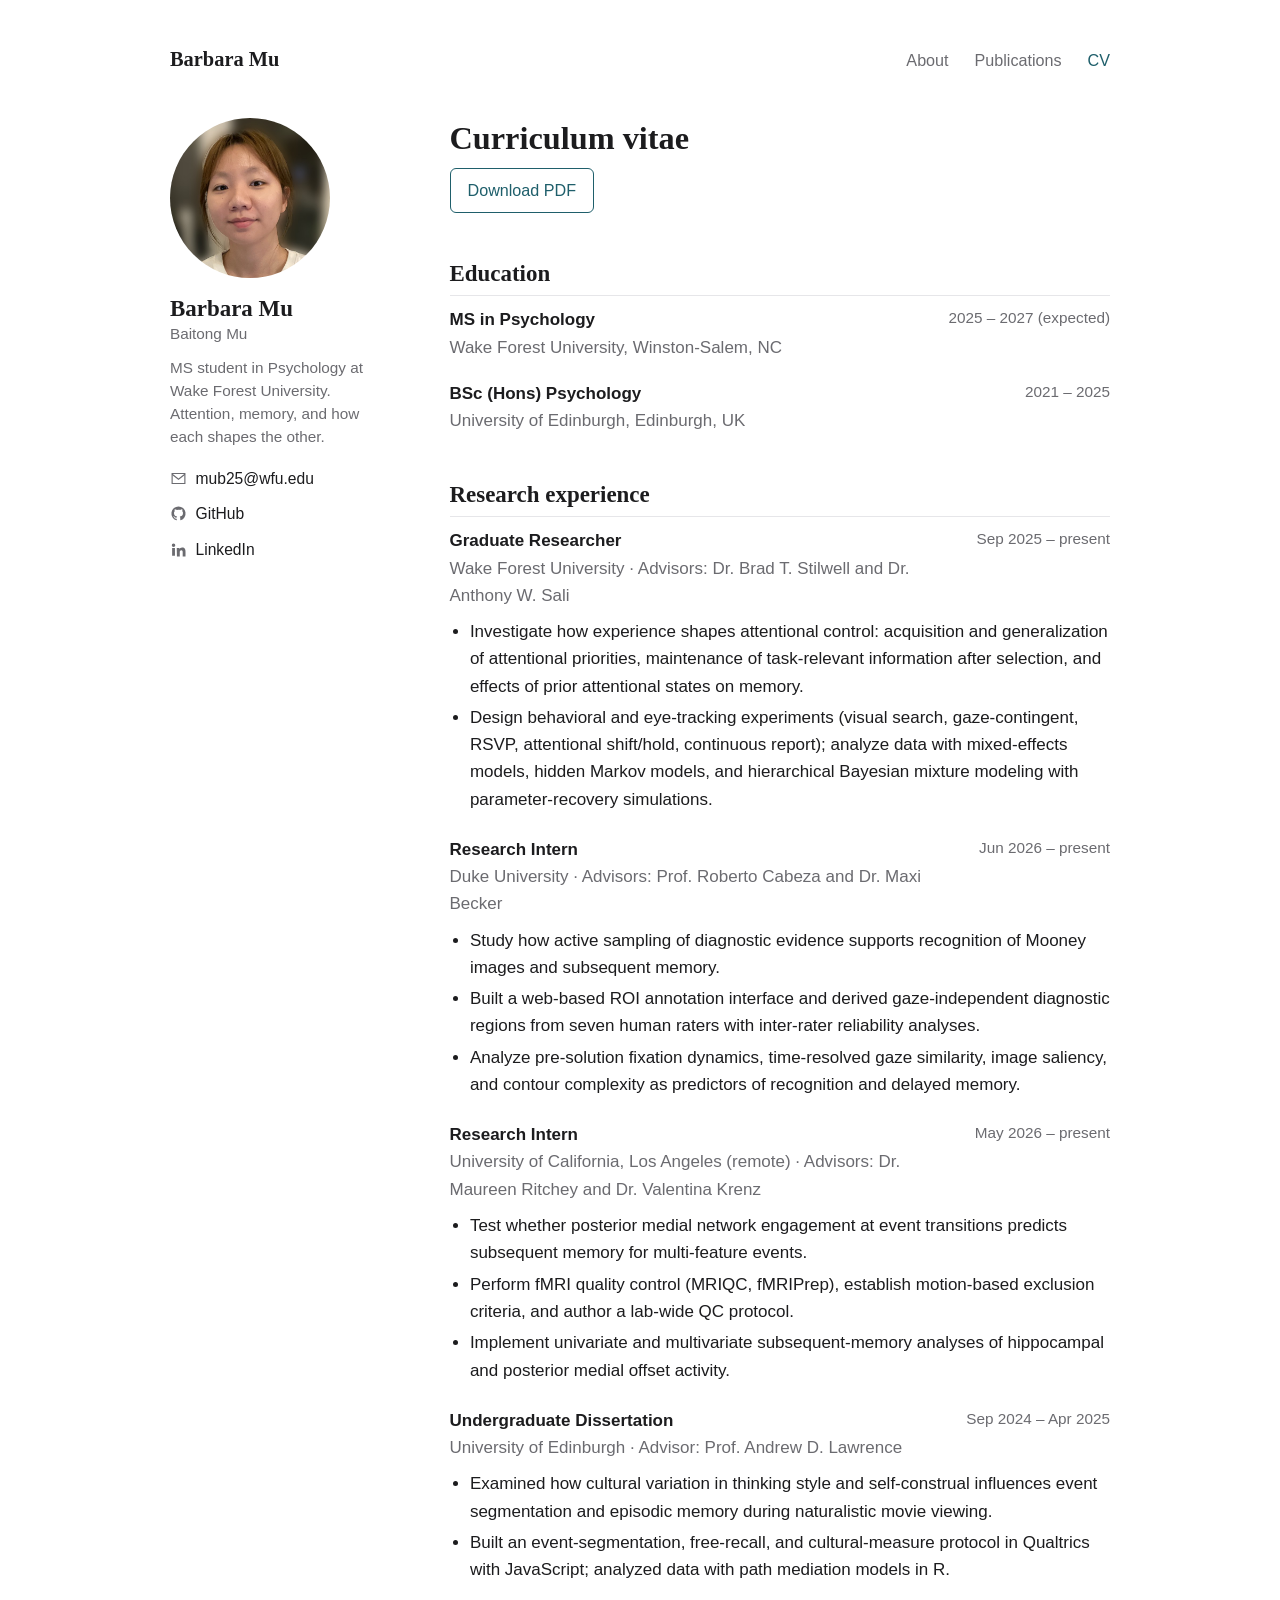
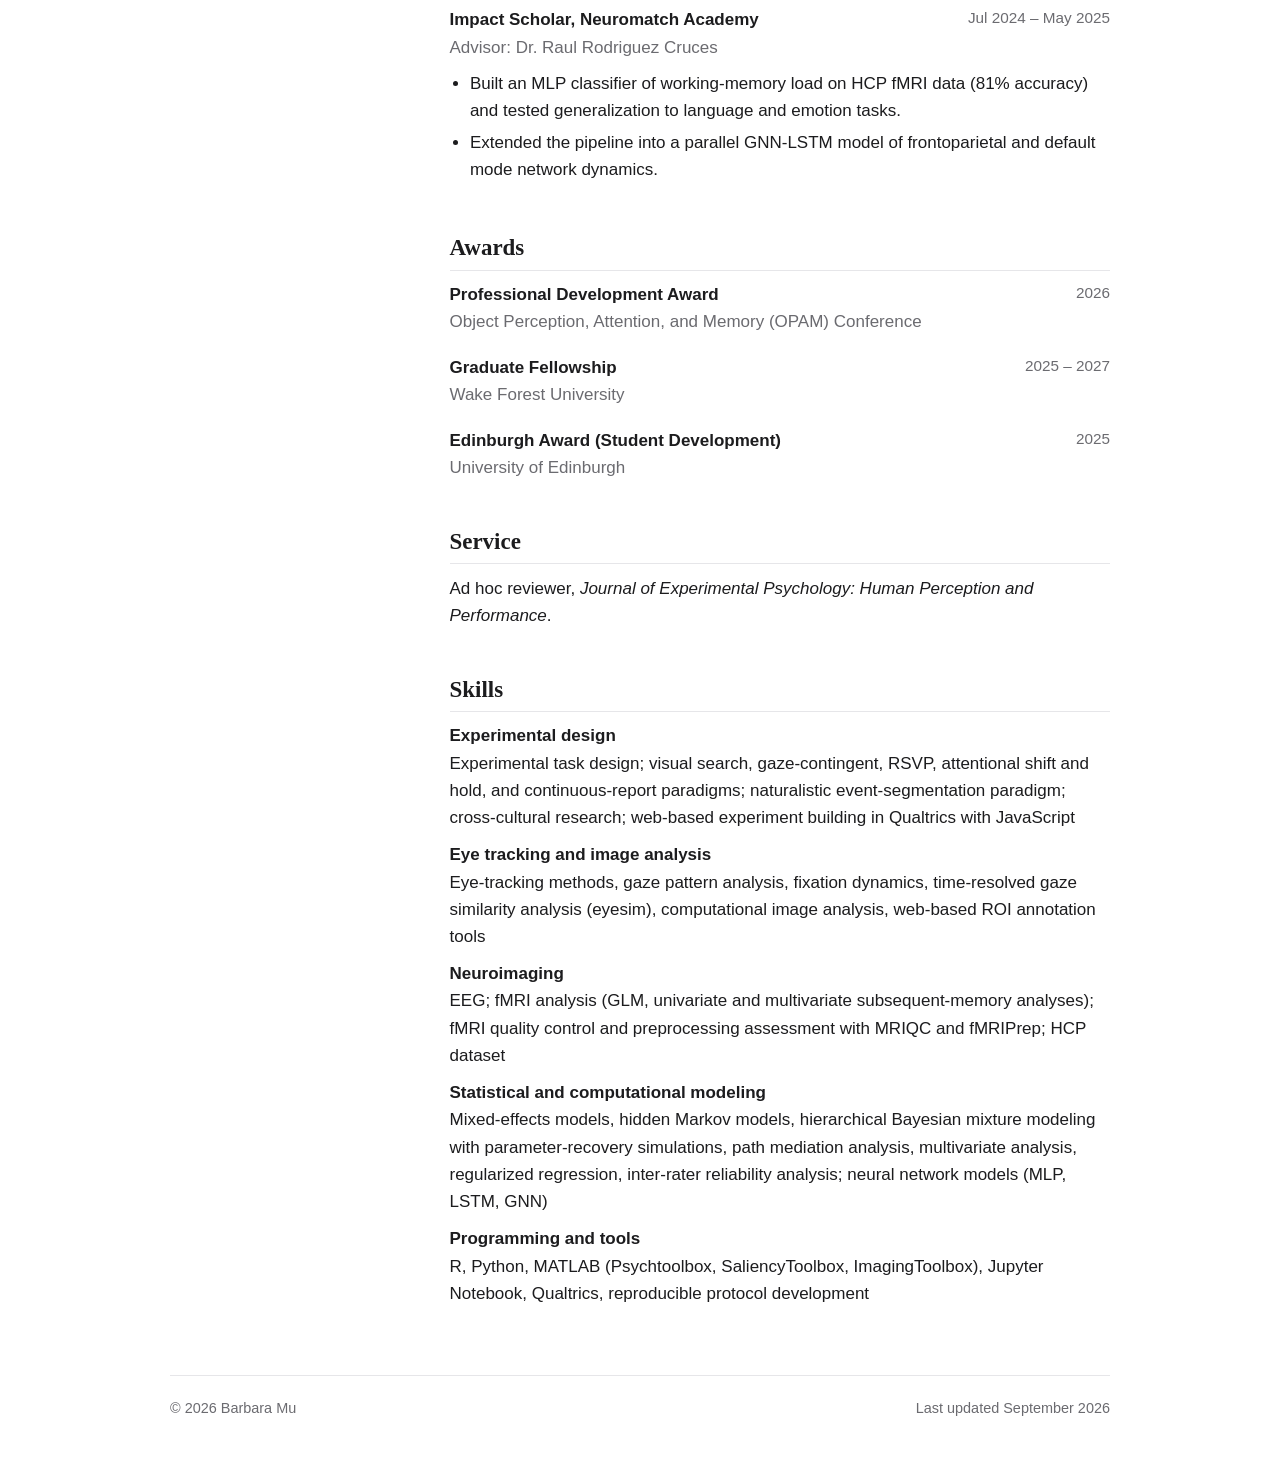
==== commit 97b595f1: "Redacted CV PDF, fold image toolboxes into MATLAB, trim closing line Co-Authored-By: Claude Fable 5." ====
--- a/cv.html
+++ b/cv.html
@@ -114,16 +114,14 @@
     <dl class="skills">
         <dt>Experimental design</dt>
         <dd>Experimental task design; visual search, gaze-contingent, RSVP, attentional shift and hold, and continuous-report paradigms; naturalistic event-segmentation paradigm; cross-cultural research; web-based experiment building in Qualtrics with JavaScript</dd>
-        <dt>Eye tracking</dt>
-        <dd>Eye-tracking methods, gaze pattern analysis, fixation dynamics, time-resolved gaze similarity analysis (eyesim)</dd>
+        <dt>Eye tracking and image analysis</dt>
+        <dd>Eye-tracking methods, gaze pattern analysis, fixation dynamics, time-resolved gaze similarity analysis (eyesim), computational image analysis, web-based ROI annotation tools</dd>
         <dt>Neuroimaging</dt>
         <dd>EEG; fMRI analysis (GLM, univariate and multivariate subsequent-memory analyses); fMRI quality control and preprocessing assessment with MRIQC and fMRIPrep; HCP dataset</dd>
         <dt>Statistical and computational modeling</dt>
         <dd>Mixed-effects models, hidden Markov models, hierarchical Bayesian mixture modeling with parameter-recovery simulations, path mediation analysis, multivariate analysis, regularized regression, inter-rater reliability analysis; neural network models (MLP, LSTM, GNN)</dd>
-        <dt>Computational image analysis</dt>
-        <dd>Image saliency (SaliencyToolbox), contour complexity (ImagingToolbox), web-based ROI annotation tools</dd>
         <dt>Programming and tools</dt>
-        <dd>R, Python, MATLAB/Psychtoolbox, Jupyter Notebook, Qualtrics, reproducible protocol development</dd>
+        <dd>R, Python, MATLAB (Psychtoolbox, SaliencyToolbox, ImagingToolbox), Jupyter Notebook, Qualtrics, reproducible protocol development</dd>
       </dl>
   </main>
   </div>
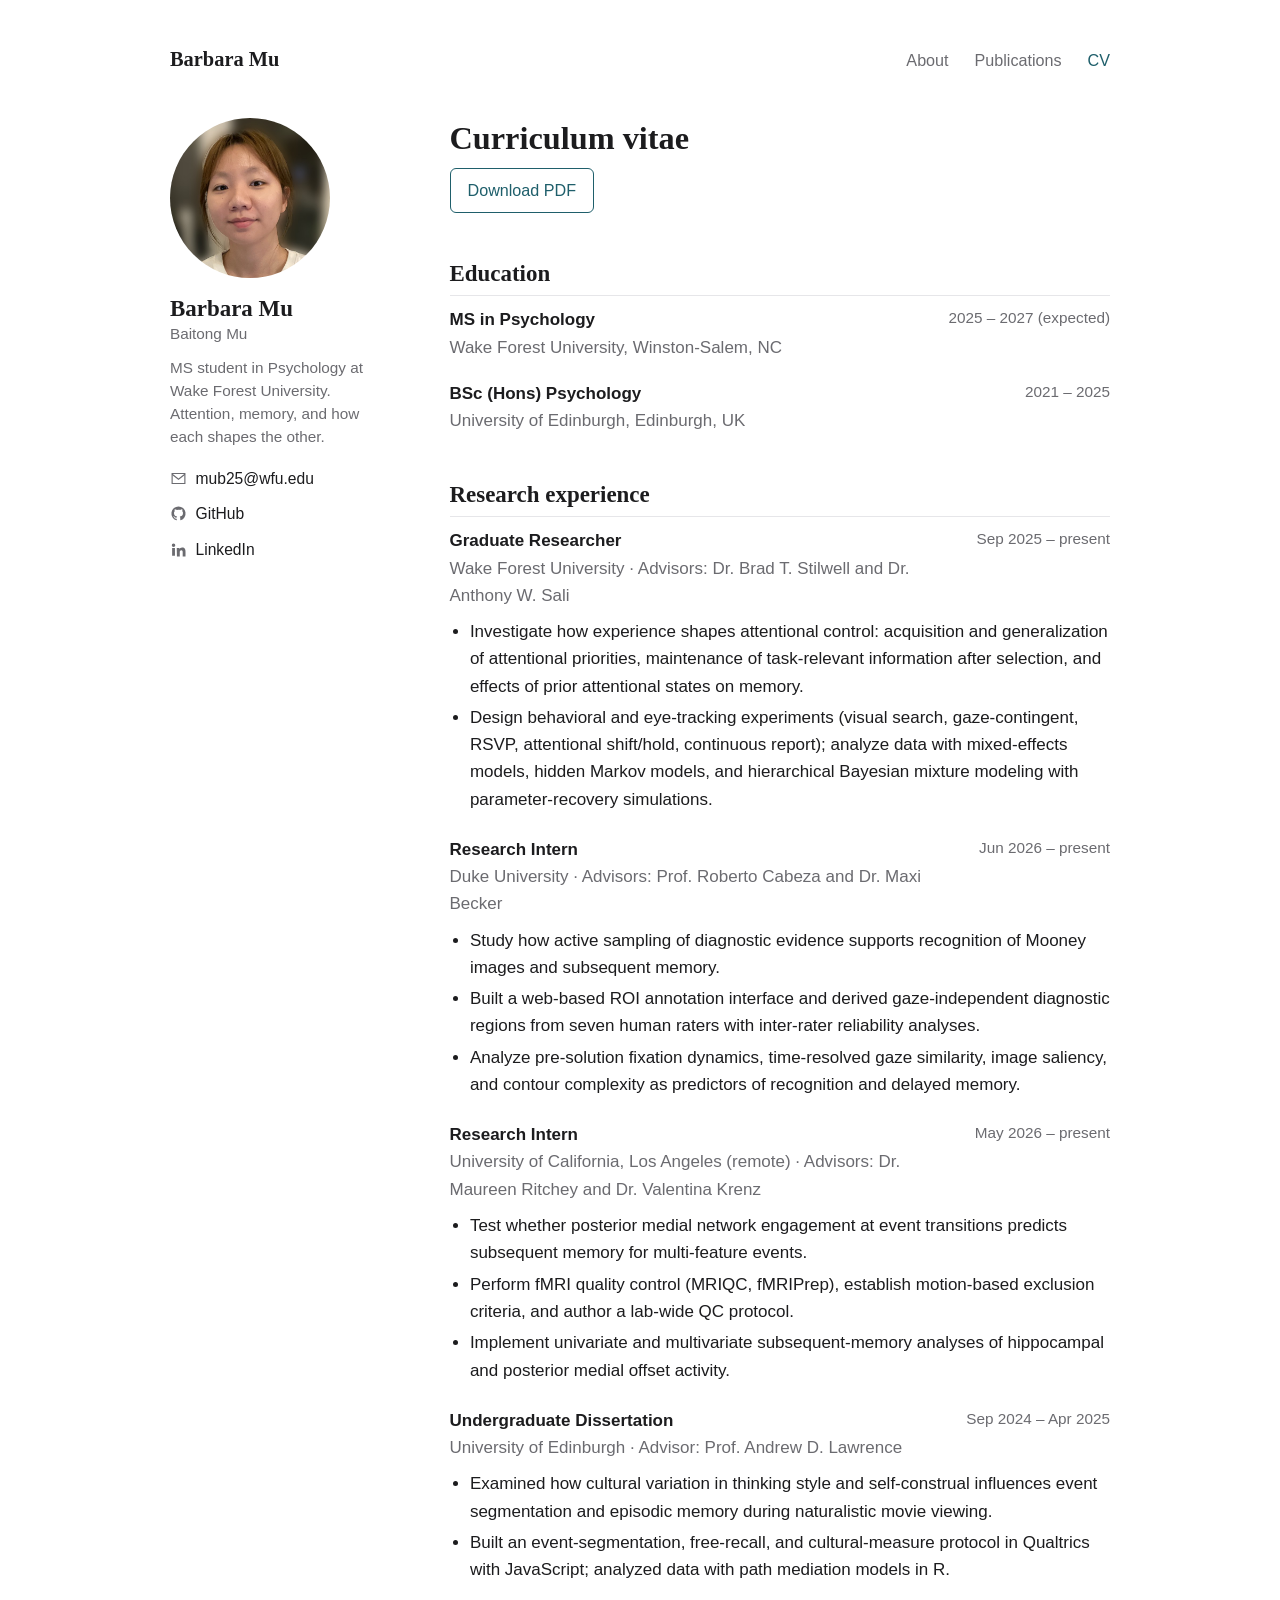
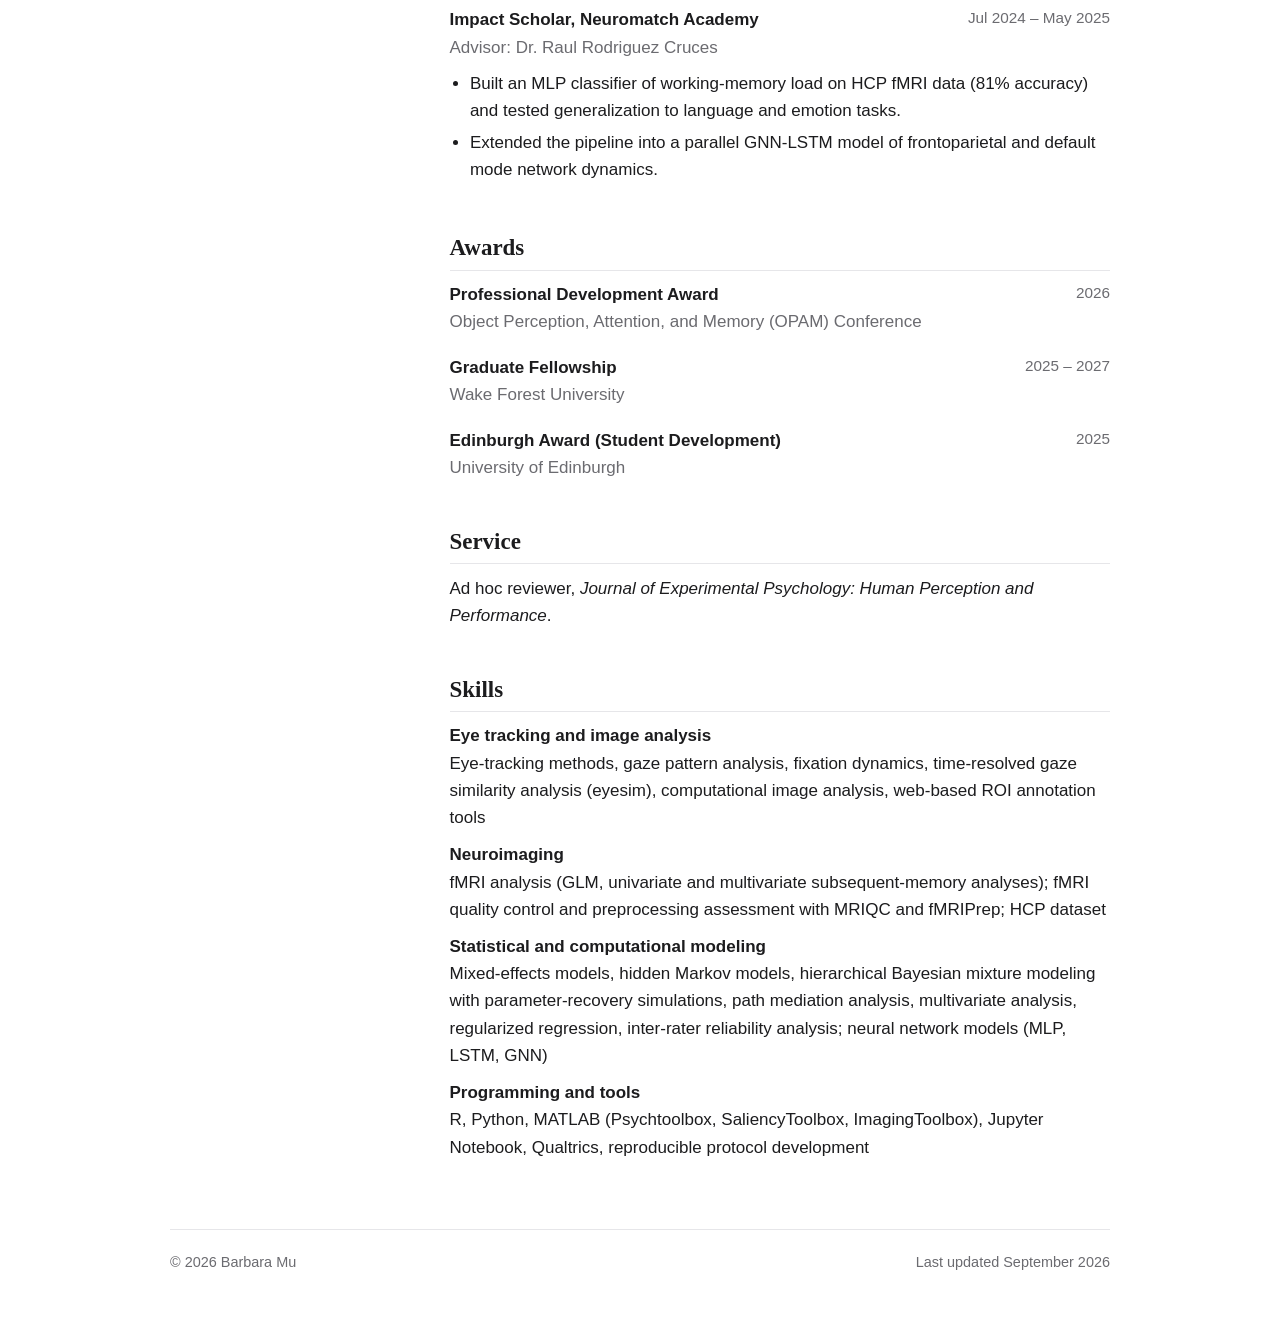
==== commit 6b7eb7a5: "Skills section per Barbara's revision Co-Authored-By: Claude Fable 5.1 <noreply@anthropic.com>" ====
--- a/cv.html
+++ b/cv.html
@@ -112,12 +112,10 @@
 
     <h2>Skills</h2>
     <dl class="skills">
-        <dt>Experimental design</dt>
-        <dd>Experimental task design; visual search, gaze-contingent, RSVP, attentional shift and hold, and continuous-report paradigms; naturalistic event-segmentation paradigm; cross-cultural research; web-based experiment building in Qualtrics with JavaScript</dd>
         <dt>Eye tracking and image analysis</dt>
         <dd>Eye-tracking methods, gaze pattern analysis, fixation dynamics, time-resolved gaze similarity analysis (eyesim), computational image analysis, web-based ROI annotation tools</dd>
         <dt>Neuroimaging</dt>
-        <dd>EEG; fMRI analysis (GLM, univariate and multivariate subsequent-memory analyses); fMRI quality control and preprocessing assessment with MRIQC and fMRIPrep; HCP dataset</dd>
+        <dd>fMRI analysis (GLM, univariate and multivariate subsequent-memory analyses); fMRI quality control and preprocessing assessment with MRIQC and fMRIPrep; HCP dataset</dd>
         <dt>Statistical and computational modeling</dt>
         <dd>Mixed-effects models, hidden Markov models, hierarchical Bayesian mixture modeling with parameter-recovery simulations, path mediation analysis, multivariate analysis, regularized regression, inter-rater reliability analysis; neural network models (MLP, LSTM, GNN)</dd>
         <dt>Programming and tools</dt>
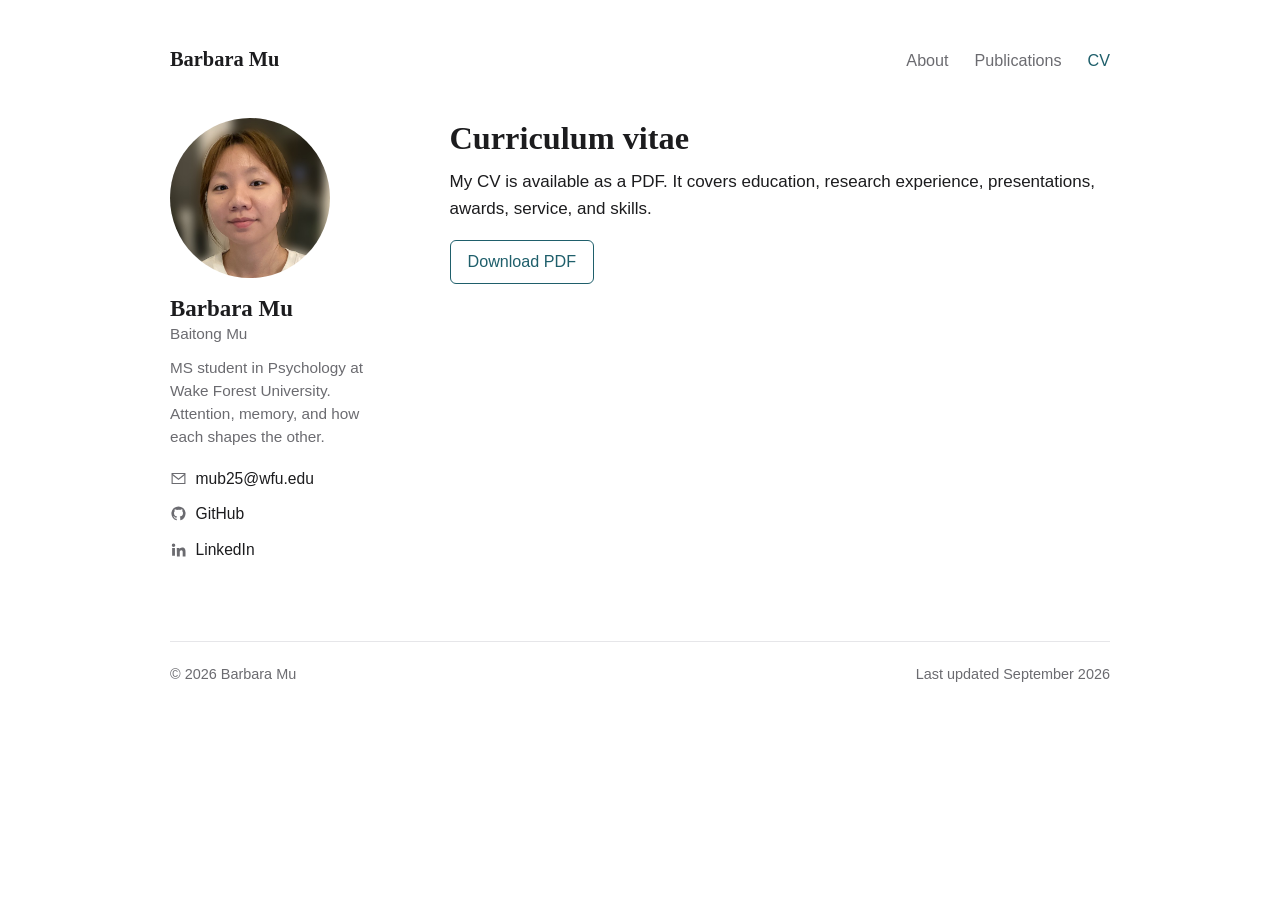
==== commit 76eb63dc: "Restructure site: trim About, CV page as PDF download, add findings to project cards - index: remove" ====
--- a/cv.html
+++ b/cv.html
@@ -4,6 +4,15 @@
   <meta charset="utf-8">
   <meta name="viewport" content="width=device-width, initial-scale=1">
   <title>CV · Barbara Mu</title>
+  <meta name="description" content="Curriculum vitae of Barbara (Baitong) Mu, MS student in Psychology at Wake Forest University.">
+  <link rel="canonical" href="https://mumizz.github.io/cv.html">
+  <meta property="og:type" content="website">
+  <meta property="og:title" content="CV · Barbara Mu">
+  <meta property="og:description" content="Curriculum vitae of Barbara (Baitong) Mu, MS student in Psychology at Wake Forest University.">
+  <meta property="og:url" content="https://mumizz.github.io/cv.html">
+  <meta property="og:image" content="https://mumizz.github.io/assets/photo.jpg">
+  <meta name="twitter:card" content="summary">
+  <link rel="icon" href="data:image/svg+xml,%3Csvg xmlns=%27http://www.w3.org/2000/svg%27 viewBox=%270 0 64 64%27%3E%3Crect width=%2764%27 height=%2764%27 rx=%2712%27 fill=%27%231f5f6b%27/%3E%3Ctext x=%2732%27 y=%2745%27 text-anchor=%27middle%27 font-family=%27Georgia,serif%27 font-size=%2738%27 font-weight=%27600%27 fill=%27%23fff%27%3EB%3C/text%3E%3C/svg%3E">
   <link rel="stylesheet" href="style.css">
 </head>
 <body>
@@ -32,95 +41,8 @@
   </aside>
   <main>
     <h1>Curriculum vitae</h1>
-    <p><a class="btn" href="assets/Barbara_Mu_CV.pdf">Download PDF</a></p>
-
-    <h2>Education</h2>
-    <div class="cv-entry">
-      <div><div class="title">MS in Psychology</div><div class="where">Wake Forest University, Winston-Salem, NC</div></div>
-      <div class="when">2025 &ndash; 2027 (expected)</div>
-    </div>
-    <div class="cv-entry">
-      <div><div class="title">BSc (Hons) Psychology</div><div class="where">University of Edinburgh, Edinburgh, UK</div></div>
-      <div class="when">2021 &ndash; 2025</div>
-    </div>
-
-    <h2>Research experience</h2>
-
-    <div class="cv-entry">
-      <div><div class="title">Graduate Researcher</div><div class="where">Wake Forest University &middot; Advisors: Dr. Brad T. Stilwell and Dr. Anthony W. Sali</div></div>
-      <div class="when">Sep 2025 &ndash; present</div>
-      <ul>
-        <li>Investigate how experience shapes attentional control: acquisition and generalization of attentional priorities, maintenance of task-relevant information after selection, and effects of prior attentional states on memory.</li>
-        <li>Design behavioral and eye-tracking experiments (visual search, gaze-contingent, RSVP, attentional shift/hold, continuous report); analyze data with mixed-effects models, hidden Markov models, and hierarchical Bayesian mixture modeling with parameter-recovery simulations.</li>
-      </ul>
-    </div>
-
-    <div class="cv-entry">
-      <div><div class="title">Research Intern</div><div class="where">Duke University &middot; Advisors: Prof. Roberto Cabeza and Dr. Maxi Becker</div></div>
-      <div class="when">Jun 2026 &ndash; present</div>
-      <ul>
-        <li>Study how active sampling of diagnostic evidence supports recognition of Mooney images and subsequent memory.</li>
-        <li>Built a web-based ROI annotation interface and derived gaze-independent diagnostic regions from seven human raters with inter-rater reliability analyses.</li>
-        <li>Analyze pre-solution fixation dynamics, time-resolved gaze similarity, image saliency, and contour complexity as predictors of recognition and delayed memory.</li>
-      </ul>
-    </div>
-
-    <div class="cv-entry">
-      <div><div class="title">Research Intern</div><div class="where">University of California, Los Angeles (remote) &middot; Advisors: Dr. Maureen Ritchey and Dr. Valentina Krenz</div></div>
-      <div class="when">May 2026 &ndash; present</div>
-      <ul>
-        <li>Test whether posterior medial network engagement at event transitions predicts subsequent memory for multi-feature events.</li>
-        <li>Perform fMRI quality control (MRIQC, fMRIPrep), establish motion-based exclusion criteria, and author a lab-wide QC protocol.</li>
-        <li>Implement univariate and multivariate subsequent-memory analyses of hippocampal and posterior medial offset activity.</li>
-      </ul>
-    </div>
-
-    <div class="cv-entry">
-      <div><div class="title">Undergraduate Dissertation</div><div class="where">University of Edinburgh &middot; Advisor: Prof. Andrew D. Lawrence</div></div>
-      <div class="when">Sep 2024 &ndash; Apr 2025</div>
-      <ul>
-        <li>Examined how cultural variation in thinking style and self-construal influences event segmentation and episodic memory during naturalistic movie viewing.</li>
-        <li>Built an event-segmentation, free-recall, and cultural-measure protocol in Qualtrics with JavaScript; analyzed data with path mediation models in R.</li>
-      </ul>
-    </div>
-
-    <div class="cv-entry">
-      <div><div class="title">Impact Scholar, Neuromatch Academy</div><div class="where">Advisor: Dr. Raul Rodriguez Cruces</div></div>
-      <div class="when">Jul 2024 &ndash; May 2025</div>
-      <ul>
-        <li>Built an MLP classifier of working-memory load on HCP fMRI data (81% accuracy) and tested generalization to language and emotion tasks.</li>
-        <li>Extended the pipeline into a parallel GNN-LSTM model of frontoparietal and default mode network dynamics.</li>
-      </ul>
-    </div>
-
-    <h2>Awards</h2>
-    <div class="cv-entry">
-      <div><div class="title">Professional Development Award</div><div class="where">Object Perception, Attention, and Memory (OPAM) Conference</div></div>
-      <div class="when">2026</div>
-    </div>
-    <div class="cv-entry">
-      <div><div class="title">Graduate Fellowship</div><div class="where">Wake Forest University</div></div>
-      <div class="when">2025 &ndash; 2027</div>
-    </div>
-    <div class="cv-entry">
-      <div><div class="title">Edinburgh Award (Student Development)</div><div class="where">University of Edinburgh</div></div>
-      <div class="when">2025</div>
-    </div>
-
-    <h2>Service</h2>
-    <p>Ad hoc reviewer, <em>Journal of Experimental Psychology: Human Perception and Performance</em>.</p>
-
-    <h2>Skills</h2>
-    <dl class="skills">
-        <dt>Eye tracking and image analysis</dt>
-        <dd>Eye-tracking methods, gaze pattern analysis, fixation dynamics, time-resolved gaze similarity analysis (eyesim), computational image analysis, web-based ROI annotation tools</dd>
-        <dt>Neuroimaging</dt>
-        <dd>fMRI analysis (GLM, univariate and multivariate subsequent-memory analyses); fMRI quality control and preprocessing assessment with MRIQC and fMRIPrep; HCP dataset</dd>
-        <dt>Statistical and computational modeling</dt>
-        <dd>Mixed-effects models, hidden Markov models, hierarchical Bayesian mixture modeling with parameter-recovery simulations, path mediation analysis, multivariate analysis, regularized regression, inter-rater reliability analysis; neural network models (MLP, LSTM, GNN)</dd>
-        <dt>Programming and tools</dt>
-        <dd>R, Python, MATLAB (Psychtoolbox, SaliencyToolbox, ImagingToolbox), Jupyter Notebook, Qualtrics, reproducible protocol development</dd>
-      </dl>
+    <p>My CV is available as a PDF. It covers education, research experience, presentations, awards, service, and skills.</p>
+    <p><a class="btn" href="assets/Barbara_Mu_CV.pdf" download="Barbara_Mu_CV.pdf">Download PDF</a></p>
   </main>
   </div>
 
